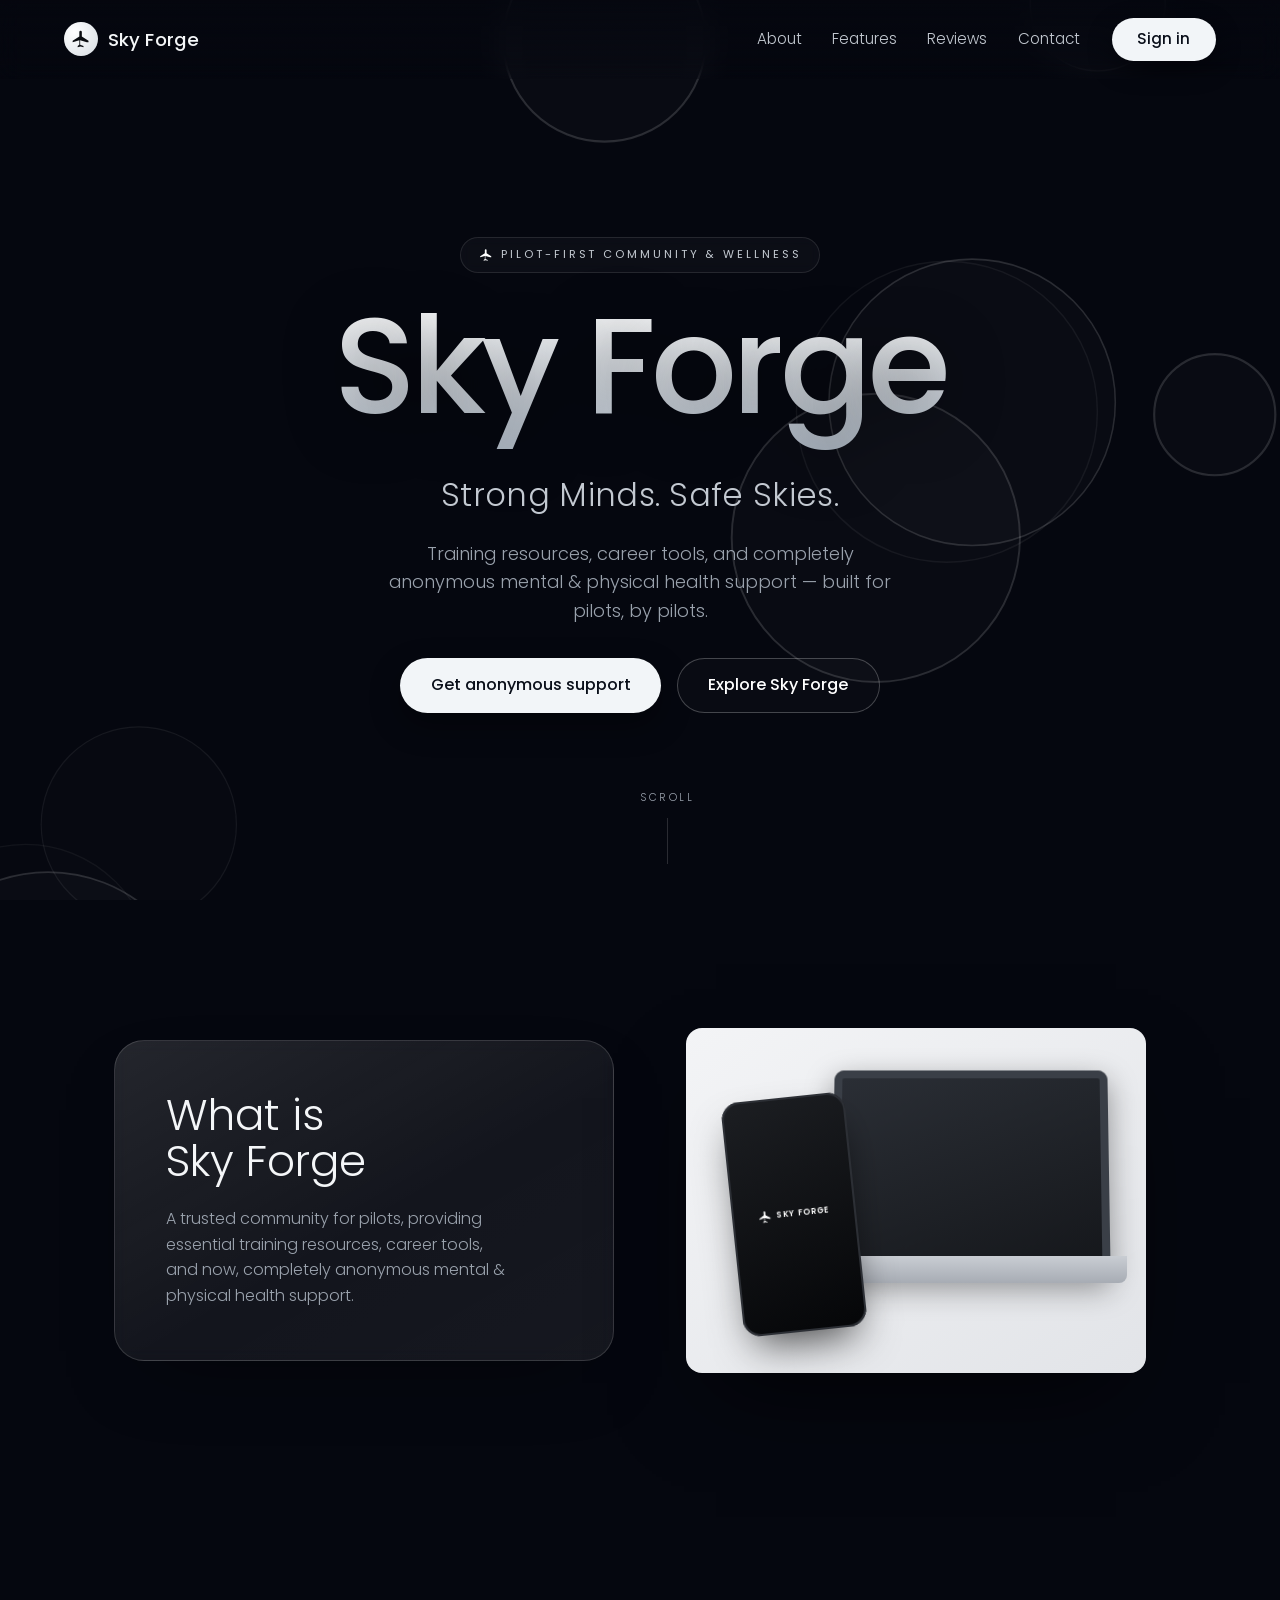
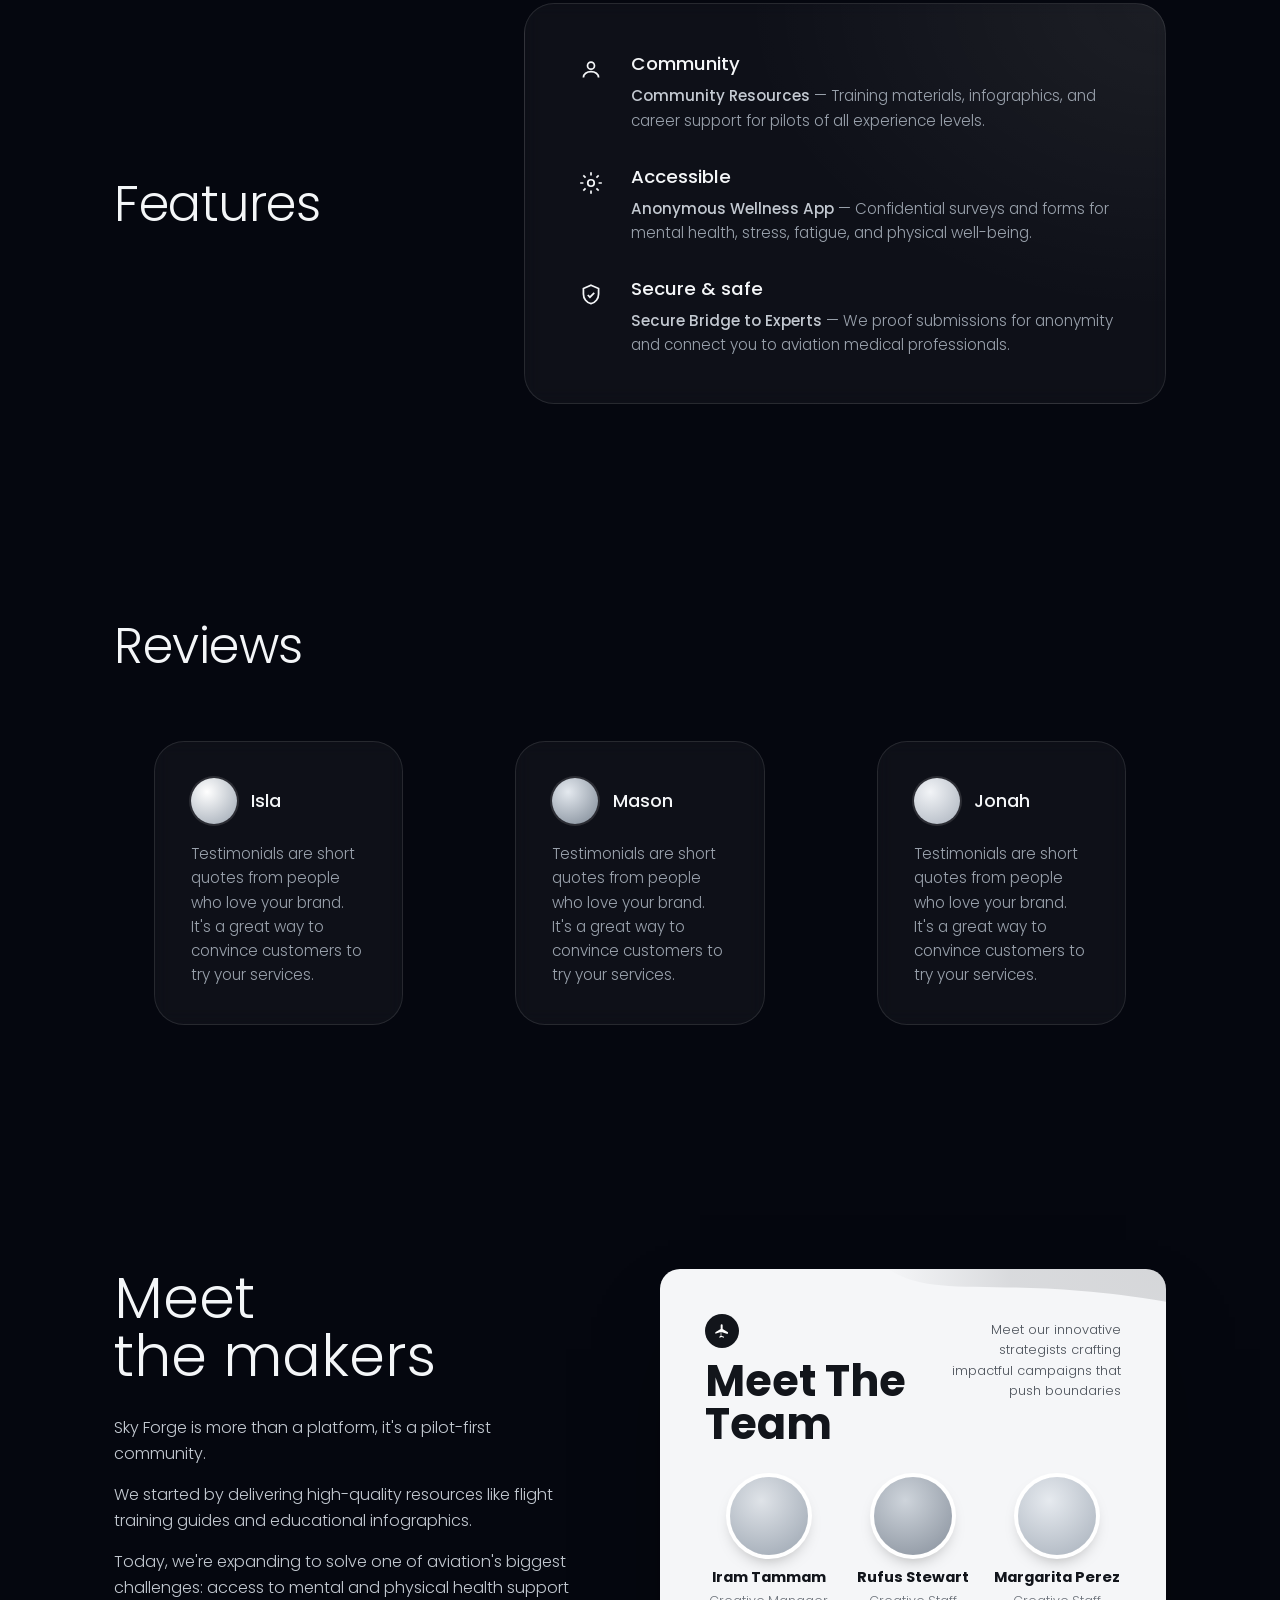
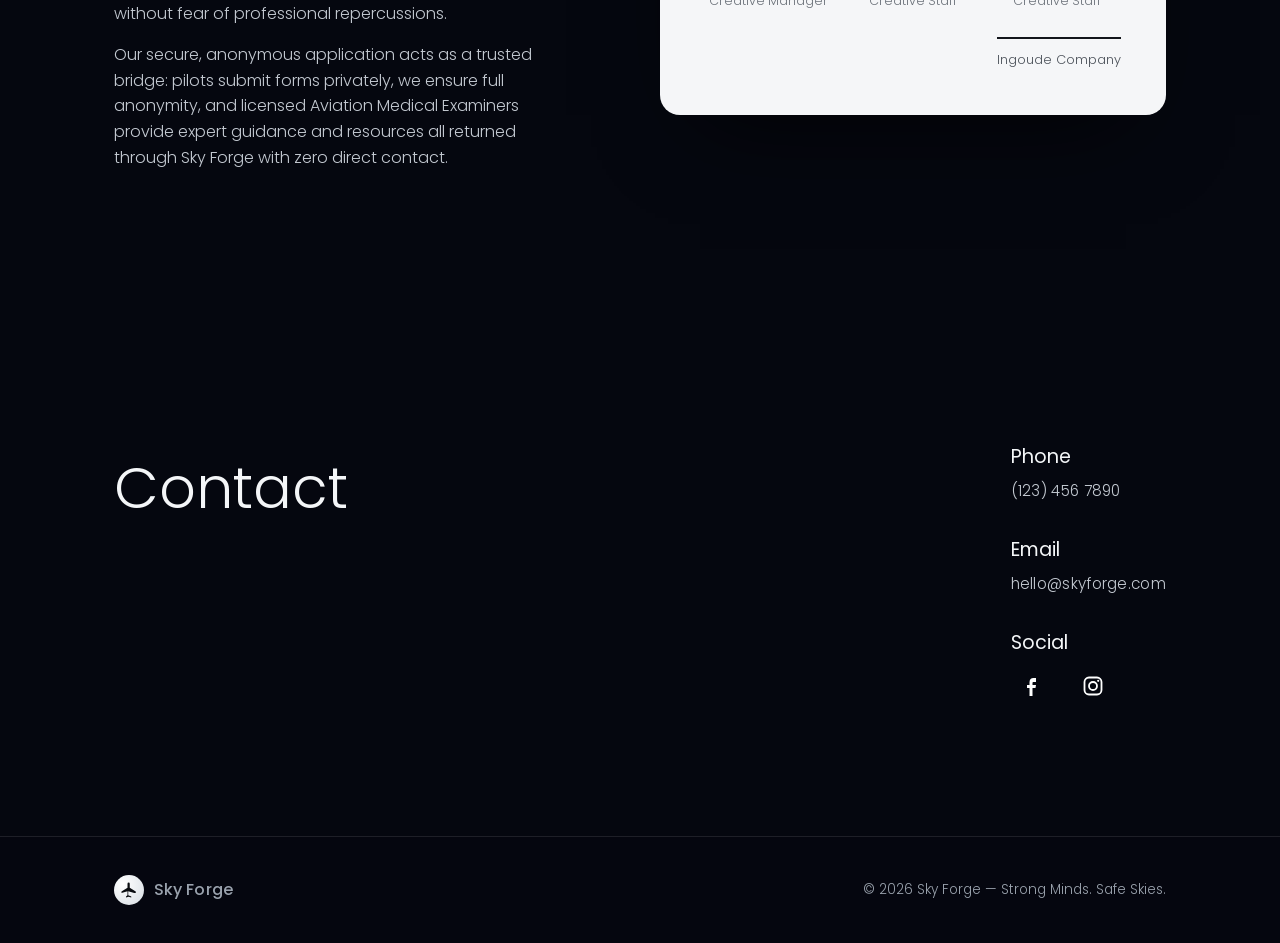
==== index.html @ 75a7f618 "Sky Forge marketing site: animated background, hero, full landing page Static single-page site recre" ====
<!DOCTYPE html>
<html lang="en">
<head>
  <meta charset="UTF-8" />
  <meta name="viewport" content="width=device-width, initial-scale=1.0" />
  <title>Sky Forge — Strong Minds. Safe Skies.</title>
  <meta name="description" content="Sky Forge is a pilot-first community providing training resources, career tools, and completely anonymous mental & physical health support for pilots." />
  <link rel="preconnect" href="https://fonts.googleapis.com" />
  <link rel="preconnect" href="https://fonts.gstatic.com" crossorigin />
  <link href="https://fonts.googleapis.com/css2?family=Poppins:wght@300;400;500;600;700&display=swap" rel="stylesheet" />
  <link rel="icon" href="assets/favicon.svg" type="image/svg+xml" />
  <link rel="stylesheet" href="styles.css" />
</head>
<body>
  <canvas id="bg" class="bg-canvas" aria-hidden="true"></canvas>

  <!-- ===================== NAV ===================== -->
  <header class="nav" id="top">
    <a class="brand" href="#top" aria-label="Sky Forge home">
      <span class="brand__mark" aria-hidden="true">
        <svg viewBox="0 0 24 24" width="20" height="20" fill="currentColor"><path d="M21 16v-2l-8-5V3.5a1.5 1.5 0 0 0-3 0V9l-8 5v2l8-2.5V19l-2 1.5V22l3.5-1 3.5 1v-1.5L11 19v-5.5l8 2.5z"/></svg>
      </span>
      <span class="brand__name">Sky Forge</span>
    </a>
    <nav class="nav__links" aria-label="Primary">
      <a href="#about">About</a>
      <a href="#features">Features</a>
      <a href="#reviews">Reviews</a>
      <a href="#contact">Contact</a>
    </nav>
    <a class="btn btn--signin" href="#contact">Sign in</a>
  </header>

  <!-- ===================== HERO ===================== -->
  <section class="hero">
    <div class="container hero__inner">
      <p class="hero__eyebrow">
        <span class="hero__eyebrow-icon" aria-hidden="true">
          <svg viewBox="0 0 24 24" width="14" height="14" fill="currentColor"><path d="M21 16v-2l-8-5V3.5a1.5 1.5 0 0 0-3 0V9l-8 5v2l8-2.5V19l-2 1.5V22l3.5-1 3.5 1v-1.5L11 19v-5.5l8 2.5z"/></svg>
        </span>
        Pilot-first community &amp; wellness
      </p>
      <h1 class="hero__brand">Sky Forge</h1>
      <p class="hero__tagline">Strong Minds. Safe Skies.</p>
      <p class="hero__lede">
        Training resources, career tools, and completely anonymous mental
        &amp; physical health support — built for pilots, by pilots.
      </p>
      <div class="hero__actions">
        <a class="btn btn--primary" href="#contact">Get anonymous support</a>
        <a class="btn btn--ghost" href="#about">Explore Sky Forge</a>
      </div>
    </div>
    <a class="hero__scroll" href="#about" aria-label="Scroll to learn more">
      <span>Scroll</span>
      <span class="hero__scroll-line" aria-hidden="true"></span>
    </a>
  </section>

  <!-- ===================== ABOUT ===================== -->
  <section class="about" id="about">
    <div class="container about__grid">
      <div class="card card--about">
        <h2 class="card__title">What is<br />Sky Forge</h2>
        <p class="card__body">
          A trusted community for pilots, providing essential training resources,
          career tools, and now, completely anonymous mental &amp; physical health support.
        </p>
      </div>
      <div class="about__media">
        <div class="device device--laptop" aria-hidden="true">
          <div class="device__screen"></div>
          <div class="device__base"></div>
          <div class="device__phone">
            <span class="device__phone-logo">
              <svg viewBox="0 0 24 24" width="14" height="14" fill="currentColor"><path d="M21 16v-2l-8-5V3.5a1.5 1.5 0 0 0-3 0V9l-8 5v2l8-2.5V19l-2 1.5V22l3.5-1 3.5 1v-1.5L11 19v-5.5l8 2.5z"/></svg>
              SKY FORGE
            </span>
          </div>
        </div>
      </div>
    </div>
  </section>

  <!-- ===================== FEATURES ===================== -->
  <section class="features" id="features">
    <div class="container features__grid">
      <h2 class="section-title features__title">Features</h2>
      <div class="card card--features">
        <div class="feature">
          <span class="feature__icon" aria-hidden="true">
            <svg viewBox="0 0 24 24" fill="none" stroke="currentColor" stroke-width="1.6"><circle cx="12" cy="8" r="3.2"/><path d="M5 19c0-3.3 3.1-5.5 7-5.5s7 2.2 7 5.5"/></svg>
          </span>
          <div class="feature__text">
            <h3>Community</h3>
            <p><strong>Community Resources</strong> — Training materials, infographics, and career support for pilots of all experience levels.</p>
          </div>
        </div>
        <div class="feature">
          <span class="feature__icon" aria-hidden="true">
            <svg viewBox="0 0 24 24" fill="none" stroke="currentColor" stroke-width="1.6"><circle cx="12" cy="12" r="3"/><path d="M12 2v3M12 19v3M2 12h3M19 12h3M4.9 4.9l2.1 2.1M17 17l2.1 2.1M19.1 4.9L17 7M7 17l-2.1 2.1"/></svg>
          </span>
          <div class="feature__text">
            <h3>Accessible</h3>
            <p><strong>Anonymous Wellness App</strong> — Confidential surveys and forms for mental health, stress, fatigue, and physical well-being.</p>
          </div>
        </div>
        <div class="feature">
          <span class="feature__icon" aria-hidden="true">
            <svg viewBox="0 0 24 24" fill="none" stroke="currentColor" stroke-width="1.6"><path d="M12 3l7 3v5c0 4.4-3 8.2-7 9-4-0.8-7-4.6-7-9V6l7-3z"/><path d="M9 12l2 2 4-4"/></svg>
          </span>
          <div class="feature__text">
            <h3>Secure &amp; safe</h3>
            <p><strong>Secure Bridge to Experts</strong> — We proof submissions for anonymity and connect you to aviation medical professionals.</p>
          </div>
        </div>
      </div>
    </div>
  </section>

  <!-- ===================== REVIEWS ===================== -->
  <section class="reviews" id="reviews">
    <div class="container">
      <h2 class="section-title">Reviews</h2>
      <div class="reviews__grid">
        <figure class="card card--review">
          <div class="review__head">
            <span class="avatar avatar--a" aria-hidden="true"></span>
            <figcaption class="review__name">Isla</figcaption>
          </div>
          <blockquote>Testimonials are short quotes from people who love your brand. It's a great way to convince customers to try your services.</blockquote>
        </figure>
        <figure class="card card--review">
          <div class="review__head">
            <span class="avatar avatar--b" aria-hidden="true"></span>
            <figcaption class="review__name">Mason</figcaption>
          </div>
          <blockquote>Testimonials are short quotes from people who love your brand. It's a great way to convince customers to try your services.</blockquote>
        </figure>
        <figure class="card card--review">
          <div class="review__head">
            <span class="avatar avatar--c" aria-hidden="true"></span>
            <figcaption class="review__name">Jonah</figcaption>
          </div>
          <blockquote>Testimonials are short quotes from people who love your brand. It's a great way to convince customers to try your services.</blockquote>
        </figure>
      </div>
    </div>
  </section>

  <!-- ===================== MEET THE MAKERS ===================== -->
  <section class="makers" id="makers">
    <div class="container makers__grid">
      <div class="makers__intro">
        <h2 class="makers__title">Meet<br />the makers</h2>
        <div class="makers__copy">
          <p>Sky Forge is more than a platform, it's a pilot-first community.</p>
          <p>We started by delivering high-quality resources like flight training guides and educational infographics.</p>
          <p>Today, we're expanding to solve one of aviation's biggest challenges: access to mental and physical health support without fear of professional repercussions.</p>
          <p>Our secure, anonymous application acts as a trusted bridge: pilots submit forms privately, we ensure full anonymity, and licensed Aviation Medical Examiners provide expert guidance and resources all returned through Sky Forge with zero direct contact.</p>
        </div>
      </div>

      <div class="team-card">
        <div class="team-card__wave" aria-hidden="true"></div>
        <div class="team-card__head">
          <div>
            <span class="team-card__kicker" aria-hidden="true">
              <svg viewBox="0 0 24 24" width="16" height="16" fill="currentColor"><path d="M21 16v-2l-8-5V3.5a1.5 1.5 0 0 0-3 0V9l-8 5v2l8-2.5V19l-2 1.5V22l3.5-1 3.5 1v-1.5L11 19v-5.5l8 2.5z"/></svg>
            </span>
            <h3 class="team-card__title">Meet The<br />Team</h3>
          </div>
          <p class="team-card__sub">Meet our innovative strategists crafting impactful campaigns that push boundaries</p>
        </div>

        <ul class="team">
          <li class="team__member">
            <span class="team__photo team__photo--1" aria-hidden="true"></span>
            <p class="team__name">Iram Tammam</p>
            <p class="team__role">Creative Manager</p>
          </li>
          <li class="team__member">
            <span class="team__photo team__photo--2" aria-hidden="true"></span>
            <p class="team__name">Rufus Stewart</p>
            <p class="team__role">Creative Staff</p>
          </li>
          <li class="team__member">
            <span class="team__photo team__photo--3" aria-hidden="true"></span>
            <p class="team__name">Margarita Perez</p>
            <p class="team__role">Creative Staff</p>
          </li>
        </ul>
        <p class="team-card__company">Ingoude Company</p>
      </div>
    </div>
  </section>

  <!-- ===================== CONTACT ===================== -->
  <section class="contact" id="contact">
    <div class="container contact__grid">
      <h2 class="contact__title">Contact</h2>
      <div class="contact__details">
        <div class="contact__item">
          <p class="contact__label">Phone</p>
          <a class="contact__value" href="tel:+11234567890">(123) 456 7890</a>
        </div>
        <div class="contact__item">
          <p class="contact__label">Email</p>
          <a class="contact__value" href="mailto:hello@skyforge.com">hello@skyforge.com</a>
        </div>
        <div class="contact__item">
          <p class="contact__label">Social</p>
          <div class="contact__social">
            <a href="#" aria-label="Sky Forge on Facebook">
              <svg viewBox="0 0 24 24" width="24" height="24" fill="currentColor"><path d="M15 8h-2.5c-.5 0-1 .4-1 1v2H15l-.5 3h-3v8h-3v-8H6v-3h2.5V8.2C8.5 5.6 10 4 12.5 4H15v4z"/></svg>
            </a>
            <a href="#" aria-label="Sky Forge on Instagram">
              <svg viewBox="0 0 24 24" width="24" height="24" fill="none" stroke="currentColor" stroke-width="1.8"><rect x="3.5" y="3.5" width="17" height="17" rx="4.5"/><circle cx="12" cy="12" r="4"/><circle cx="17.2" cy="6.8" r="1.1" fill="currentColor" stroke="none"/></svg>
            </a>
          </div>
        </div>
      </div>
    </div>
  </section>

  <footer class="footer">
    <div class="container footer__inner">
      <span class="brand brand--footer">
        <span class="brand__mark" aria-hidden="true">
          <svg viewBox="0 0 24 24" width="18" height="18" fill="currentColor"><path d="M21 16v-2l-8-5V3.5a1.5 1.5 0 0 0-3 0V9l-8 5v2l8-2.5V19l-2 1.5V22l3.5-1 3.5 1v-1.5L11 19v-5.5l8 2.5z"/></svg>
        </span>
        <span class="brand__name">Sky Forge</span>
      </span>
      <p>© <span id="year"></span> Sky Forge — Strong Minds. Safe Skies.</p>
    </div>
  </footer>

  <script src="background.js"></script>
  <script src="script.js"></script>
</body>
</html>
---- styles.css ----
/* ===================== TOKENS ===================== */
:root {
  --bg: #05070f;
  --bg-2: #0a0c14;
  --panel: rgba(255, 255, 255, 0.04);
  --panel-border: rgba(255, 255, 255, 0.10);
  --text: #f4f6f8;
  --muted: #9aa2ad;
  --muted-2: #c3c9d1;
  --orange: #f2a03d;
  --orange-deep: #e0862a;
  --blue: #3b9be0;
  --blue-bright: #5cb3ff;
  --radius: 22px;
  --radius-lg: 30px;
  --maxw: 1180px;
  --ease: cubic-bezier(0.22, 1, 0.36, 1);
}

* { box-sizing: border-box; }

html { scroll-behavior: smooth; }

/* Animated background canvas (dark navy field + bubbles + planes) */
.bg-canvas {
  position: fixed;
  inset: 0;
  width: 100%;
  height: 100%;
  z-index: -1;
  display: block;
  pointer-events: none;
}

body {
  margin: 0;
  background: var(--bg);
  color: var(--text);
  font-family: "Poppins", system-ui, -apple-system, "Segoe UI", sans-serif;
  font-weight: 300;
  line-height: 1.6;
  -webkit-font-smoothing: antialiased;
  overflow-x: hidden;
}

a { color: inherit; text-decoration: none; }

.container {
  width: 100%;
  max-width: var(--maxw);
  margin: 0 auto;
  padding: 0 clamp(20px, 5vw, 64px);
}

.section-title {
  font-size: clamp(2rem, 4vw, 3.1rem);
  font-weight: 300;
  letter-spacing: -0.01em;
  margin: 0 0 2.5rem;
}

/* ===================== NAV ===================== */
.nav {
  position: fixed;
  top: 0; left: 0; right: 0;
  z-index: 100;
  display: flex;
  align-items: center;
  gap: 2rem;
  padding: 1.1rem clamp(20px, 5vw, 64px);
  backdrop-filter: blur(12px);
  background: linear-gradient(180deg, rgba(5,7,15,0.75), rgba(5,7,15,0));
  transition: background 0.3s var(--ease);
}
.nav.is-scrolled {
  background: rgba(5, 7, 15, 0.7);
  border-bottom: 1px solid var(--panel-border);
}

.brand {
  display: inline-flex;
  align-items: center;
  gap: 0.6rem;
  font-weight: 500;
  font-size: 1.15rem;
  letter-spacing: 0.01em;
}
.brand__mark {
  display: grid;
  place-items: center;
  width: 34px; height: 34px;
  border-radius: 50%;
  background: radial-gradient(circle at 30% 30%, #fff, #d7dde3);
  color: #0a0c10;
}

.nav__links {
  display: flex;
  gap: 1.9rem;
  margin-left: auto;
  font-size: 0.95rem;
  font-weight: 300;
}
.nav__links a { color: var(--muted-2); transition: color 0.2s; }
.nav__links a:hover { color: #fff; }

.btn {
  display: inline-flex;
  align-items: center;
  justify-content: center;
  font-weight: 500;
  border-radius: 999px;
  cursor: pointer;
  transition: transform 0.2s var(--ease), box-shadow 0.2s var(--ease), background 0.2s;
}
.btn--signin {
  padding: 0.6rem 1.6rem;
  color: #0a0f1a;
  font-size: 0.95rem;
  background: #f2f5f8;
  box-shadow: 0 8px 24px rgba(0, 0, 0, 0.35);
}
.btn--signin:hover { transform: translateY(-2px); box-shadow: 0 12px 30px rgba(255, 255, 255, 0.18); }

/* ===================== HERO ===================== */
.hero {
  position: relative;
  min-height: 100vh;
  display: flex;
  align-items: center;
  justify-content: center;
  text-align: center;
  overflow: hidden;
  background: transparent;
}
.hero__inner {
  position: relative;
  z-index: 2;
  display: flex;
  flex-direction: column;
  align-items: center;
  gap: 1.2rem;
  max-width: 920px;
  padding: 90px 0 40px;
}
.hero__inner > * { margin: 0; }

.hero__eyebrow {
  display: inline-flex;
  align-items: center;
  gap: 0.55rem;
  padding: 0.5rem 1.1rem;
  border: 1px solid var(--panel-border);
  border-radius: 999px;
  background: rgba(255, 255, 255, 0.03);
  backdrop-filter: blur(6px);
  text-transform: uppercase;
  letter-spacing: 0.26em;
  font-size: 0.7rem;
  font-weight: 400;
  color: var(--muted-2);
}
.hero__eyebrow-icon { display: inline-flex; color: #fff; }

.hero__brand {
  font-size: clamp(3.4rem, 12vw, 8.5rem);
  font-weight: 500;
  line-height: 1.08;
  padding-bottom: 0.08em;
  letter-spacing: -0.035em;
  background: linear-gradient(180deg, #ffffff 0%, #aeb8c4 100%);
  -webkit-background-clip: text;
  background-clip: text;
  color: transparent;
  text-shadow: 0 10px 60px rgba(0, 0, 0, 0.4);
}

.hero__tagline {
  font-size: clamp(1.15rem, 2.8vw, 2rem);
  font-weight: 300;
  letter-spacing: 0.01em;
  color: var(--muted-2);
}

.hero__lede {
  max-width: 52ch;
  color: var(--muted);
  font-size: clamp(0.98rem, 1.4vw, 1.12rem);
}

.hero__actions {
  display: flex;
  flex-wrap: wrap;
  justify-content: center;
  gap: 1rem;
  margin-top: 0.8rem;
}
.btn--primary {
  padding: 0.85rem 1.9rem;
  color: #0a0f1a;
  background: #f2f5f8;
  box-shadow: 0 12px 30px rgba(0, 0, 0, 0.4);
}
.btn--primary:hover { transform: translateY(-2px); box-shadow: 0 16px 38px rgba(255, 255, 255, 0.16); }
.btn--ghost {
  padding: 0.85rem 1.9rem;
  color: #fff;
  border: 1px solid rgba(255, 255, 255, 0.24);
  background: rgba(255, 255, 255, 0.02);
}
.btn--ghost:hover { transform: translateY(-2px); background: rgba(255, 255, 255, 0.08); }

.hero__scroll {
  position: absolute;
  bottom: clamp(20px, 4vh, 40px);
  left: 50%;
  transform: translateX(-50%);
  z-index: 2;
  display: flex;
  flex-direction: column;
  align-items: center;
  gap: 0.7rem;
  color: var(--muted);
  text-transform: uppercase;
  letter-spacing: 0.24em;
  font-size: 0.66rem;
}
.hero__scroll-line {
  position: relative;
  width: 1px;
  height: 46px;
  background: rgba(255, 255, 255, 0.15);
  overflow: hidden;
}
.hero__scroll-line::after {
  content: "";
  position: absolute;
  top: -50%;
  left: 0;
  width: 100%;
  height: 50%;
  background: linear-gradient(180deg, transparent, #fff);
  animation: scrollDot 1.9s var(--ease) infinite;
}
@keyframes scrollDot {
  0% { transform: translateY(-100%); opacity: 0; }
  40% { opacity: 1; }
  100% { transform: translateY(300%); opacity: 0; }
}

/* Staggered hero entrance */
@keyframes heroUp {
  from { opacity: 0; transform: translateY(24px); }
  to { opacity: 1; transform: none; }
}
.hero__inner > * { opacity: 0; animation: heroUp 0.8s var(--ease) forwards; }
.hero__eyebrow  { animation-delay: 0.05s; }
.hero__brand    { animation-delay: 0.18s; }
.hero__tagline  { animation-delay: 0.32s; }
.hero__lede     { animation-delay: 0.44s; }
.hero__actions  { animation-delay: 0.58s; }
.hero__scroll   { animation: heroUp 1s var(--ease) 0.9s both; }

@media (prefers-reduced-motion: reduce) {
  .hero__inner > *, .hero__scroll { opacity: 1; animation: none; }
  .hero__scroll-line::after { animation: none; }
}

/* ===================== SHARED CARD ===================== */
.card {
  border-radius: var(--radius-lg);
  border: 1px solid var(--panel-border);
  background: var(--panel);
  backdrop-filter: blur(8px);
}
.card__title {
  font-size: clamp(1.9rem, 3.4vw, 2.8rem);
  font-weight: 300;
  line-height: 1.05;
  margin: 0 0 1.4rem;
}
.card__body { color: var(--muted); max-width: 34ch; margin: 0; }

/* ===================== ABOUT ===================== */
.about { padding: clamp(70px, 10vw, 130px) 0; }
.about__grid {
  display: grid;
  grid-template-columns: 1fr 1fr;
  gap: clamp(24px, 4vw, 56px);
  align-items: center;
}
.card--about {
  padding: clamp(30px, 4vw, 56px);
  background:
    linear-gradient(150deg, rgba(255,255,255,0.09), rgba(255,255,255,0.02) 55%, rgba(255,255,255,0.03)),
    var(--panel);
  border-color: rgba(255, 255, 255, 0.14);
  box-shadow: 0 30px 80px -40px rgba(0, 0, 0, 0.6);
}
.about__media { display: flex; justify-content: center; }

/* Laptop + phone illustration */
.device {
  position: relative;
  width: min(100%, 460px);
  aspect-ratio: 4 / 3;
  border-radius: 16px;
  background: linear-gradient(145deg, #f3f4f6, #e2e4e8);
  box-shadow: 0 40px 90px -30px rgba(0,0,0,0.7);
  display: grid;
  place-items: center;
  overflow: hidden;
}
.device__screen {
  position: absolute;
  top: 12%; right: 8%;
  width: 60%; height: 60%;
  border-radius: 10px 10px 0 0;
  background: linear-gradient(160deg, #2b2f36, #14161a);
  box-shadow: inset 0 0 0 8px #3a3f47, 0 10px 30px rgba(0,0,0,0.4);
  transform: perspective(600px) rotateX(4deg);
}
.device__base {
  position: absolute;
  top: 66%; right: 4%;
  width: 68%; height: 8%;
  border-radius: 0 0 8px 8px;
  background: linear-gradient(180deg, #c9cdd3, #a7acb4);
}
.device__phone {
  position: absolute;
  left: 10%; bottom: 12%;
  width: 27%;
  aspect-ratio: 9 / 17;
  border-radius: 18px;
  background: linear-gradient(160deg, #1c1e22, #050608);
  box-shadow: 0 20px 40px -12px rgba(0,0,0,0.7), inset 0 0 0 2px #2c2f35;
  display: grid;
  place-items: center;
  transform: rotate(-6deg);
}
.device__phone-logo {
  display: inline-flex;
  align-items: center;
  gap: 4px;
  color: #fff;
  font-size: 0.5rem;
  font-weight: 600;
  letter-spacing: 0.08em;
}

/* ===================== FEATURES ===================== */
.features { padding: clamp(50px, 8vw, 110px) 0; }
.features__grid {
  display: grid;
  grid-template-columns: 0.7fr 1.3fr;
  gap: clamp(24px, 5vw, 70px);
  align-items: center;
}
.features__title { margin: 0; }
.card--features {
  padding: clamp(28px, 3.5vw, 52px);
  display: grid;
  gap: 1.8rem;
  background:
    radial-gradient(120% 140% at 100% 0%, rgba(255,255,255,0.06), transparent 55%),
    var(--panel);
}
.feature { display: flex; gap: 1.2rem; }
.feature__icon {
  flex: 0 0 auto;
  display: grid;
  place-items: center;
  width: 42px; height: 42px;
  color: var(--text);
}
.feature__icon svg { width: 26px; height: 26px; }
.feature__text h3 { margin: 0 0 0.35rem; font-weight: 500; font-size: 1.15rem; }
.feature__text p { margin: 0; color: var(--muted); font-size: 0.95rem; }
.feature__text strong { color: var(--muted-2); font-weight: 500; }

/* ===================== REVIEWS ===================== */
.reviews { padding: clamp(50px, 8vw, 100px) 0; }
.reviews__grid {
  display: grid;
  grid-template-columns: repeat(3, 1fr);
  gap: clamp(18px, 2.5vw, 32px);
}
.card--review { padding: clamp(24px, 3vw, 36px); }
.review__head { display: flex; align-items: center; gap: 0.9rem; margin-bottom: 1.1rem; }
.review__name { font-weight: 500; font-size: 1.1rem; }
.card--review blockquote { margin: 0; color: var(--muted); font-size: 0.95rem; }
.avatar {
  width: 46px; height: 46px;
  border-radius: 50%;
  flex: 0 0 auto;
  box-shadow: 0 0 0 2px rgba(255,255,255,0.12);
}
.avatar--a { background: radial-gradient(circle at 35% 30%, #ffffff, #9aa4b0); }
.avatar--b { background: radial-gradient(circle at 35% 30%, #e4e9ef, #7c8794); }
.avatar--c { background: radial-gradient(circle at 35% 30%, #f2f4f7, #aab2bd); }

/* ===================== MEET THE MAKERS ===================== */
.makers {
  position: relative;
  padding: clamp(70px, 10vw, 140px) 0;
  background: transparent;
}
.makers__grid {
  display: grid;
  grid-template-columns: 1fr 1.05fr;
  gap: clamp(30px, 5vw, 72px);
  align-items: start;
}
.makers__title {
  font-size: clamp(2.2rem, 4.5vw, 3.6rem);
  font-weight: 300;
  line-height: 1.02;
  margin: 0 0 1.8rem;
}
.makers__copy p { color: var(--muted-2); margin: 0 0 1rem; max-width: 46ch; }

/* Team card (light) */
.team-card {
  position: relative;
  overflow: hidden;
  border-radius: 20px;
  padding: clamp(28px, 3.5vw, 46px);
  background: #f5f6f8;
  color: #12151b;
  box-shadow: 0 40px 90px -40px rgba(0,0,0,0.8);
}
.team-card__wave {
  position: absolute;
  top: 0; right: 0;
  width: 55%; height: 46%;
  background:
    radial-gradient(140% 120% at 100% 0%, #12151b 0%, #2b2f36 40%, transparent 72%);
  clip-path: path("M 0 0 C 60 40 140 -10 400 60 L 400 0 Z");
  opacity: 0.14;
}
.team-card__head {
  display: flex;
  justify-content: space-between;
  align-items: flex-start;
  gap: 1.5rem;
  margin-bottom: 2rem;
  position: relative;
}
.team-card__kicker {
  display: grid; place-items: center;
  width: 34px; height: 34px;
  border-radius: 50%;
  background: #12151b;
  color: #fff;
  margin-bottom: 0.8rem;
}
.team-card__title { font-size: clamp(1.8rem, 3.4vw, 2.7rem); font-weight: 700; line-height: 0.98; margin: 0; }
.team-card__sub { font-size: 0.8rem; color: #4a5058; max-width: 22ch; margin: 0.4rem 0 0; text-align: right; }

.team {
  list-style: none;
  display: grid;
  grid-template-columns: repeat(3, 1fr);
  gap: 1rem;
  padding: 0; margin: 0 0 1.6rem;
  position: relative;
}
.team__member { text-align: center; }
.team__photo {
  display: block;
  width: 78px; height: 78px;
  border-radius: 50%;
  margin: 0 auto 0.7rem;
  box-shadow: 0 0 0 4px #fff, 0 8px 18px -6px rgba(0,0,0,0.4);
}
.team__photo--1 { background: radial-gradient(circle at 40% 30%, #dfe3e8, #9aa4b0); }
.team__photo--2 { background: radial-gradient(circle at 40% 30%, #ced4db, #868f9b); }
.team__photo--3 { background: radial-gradient(circle at 40% 30%, #e6eaef, #a7b0bb); }
.team__name { font-weight: 700; font-size: 0.92rem; margin: 0; }
.team__role { font-size: 0.78rem; color: #6a7078; margin: 0.1rem 0 0; }
.team-card__company {
  text-align: right;
  font-size: 0.8rem;
  color: #4a5058;
  border-top: 2px solid #12151b;
  padding-top: 0.7rem;
  margin: 0;
  width: fit-content;
  margin-left: auto;
}

/* ===================== CONTACT ===================== */
.contact {
  position: relative;
  padding: clamp(70px, 10vw, 150px) 0 clamp(70px, 10vw, 130px);
  overflow: hidden;
  background: transparent;
}
.contact__grid {
  position: relative;
  z-index: 2;
  display: grid;
  grid-template-columns: 1fr 1fr;
  gap: clamp(30px, 5vw, 60px);
  align-items: start;
}
.contact__title { font-size: clamp(2.2rem, 5vw, 3.6rem); font-weight: 300; margin: 0; }
.contact__details { display: grid; gap: 2rem; max-width: 320px; margin-left: auto; }
.contact__label { font-size: 1.2rem; font-weight: 400; margin: 0 0 0.3rem; }
.contact__value { color: var(--muted-2); font-size: 0.95rem; letter-spacing: 0.02em; transition: color 0.2s; }
.contact__value:hover { color: #fff; }
.contact__social { display: flex; gap: 1rem; margin-top: 0.2rem; }
.contact__social a {
  display: grid; place-items: center;
  width: 44px; height: 44px;
  border-radius: 12px;
  color: #fff;
  transition: background 0.2s, transform 0.2s;
}
.contact__social a:hover { background: rgba(255,255,255,0.08); transform: translateY(-2px); }

/* ===================== FOOTER ===================== */
.footer {
  border-top: 1px solid var(--panel-border);
  padding: 1.8rem 0;
  background: rgba(5, 7, 15, 0.4);
}
.footer__inner {
  display: flex;
  align-items: center;
  justify-content: space-between;
  gap: 1rem;
  color: var(--muted);
  font-size: 0.85rem;
}
.brand--footer { font-size: 1rem; }
.brand--footer .brand__mark { width: 30px; height: 30px; }

/* ===================== REVEAL ANIMATION ===================== */
.reveal { opacity: 0; transform: translateY(28px); transition: opacity 0.7s var(--ease), transform 0.7s var(--ease); }
.reveal.is-visible { opacity: 1; transform: none; }
@media (prefers-reduced-motion: reduce) {
  html { scroll-behavior: auto; }
  .reveal { opacity: 1; transform: none; transition: none; }
}

/* ===================== RESPONSIVE ===================== */
@media (max-width: 860px) {
  .nav__links { display: none; }
  .about__grid,
  .features__grid,
  .makers__grid,
  .contact__grid { grid-template-columns: 1fr; }
  .features__title { margin-bottom: 0.5rem; }
  .reviews__grid { grid-template-columns: 1fr; }
  .contact__details { margin-left: 0; max-width: 100%; }
  .team-card__sub { text-align: left; }
}
@media (max-width: 520px) {
  .team { grid-template-columns: 1fr; gap: 1.4rem; }
  .team-card__head { flex-direction: column; }
  .team-card__sub { text-align: left; }
  .team-card__company { margin-left: 0; }
}
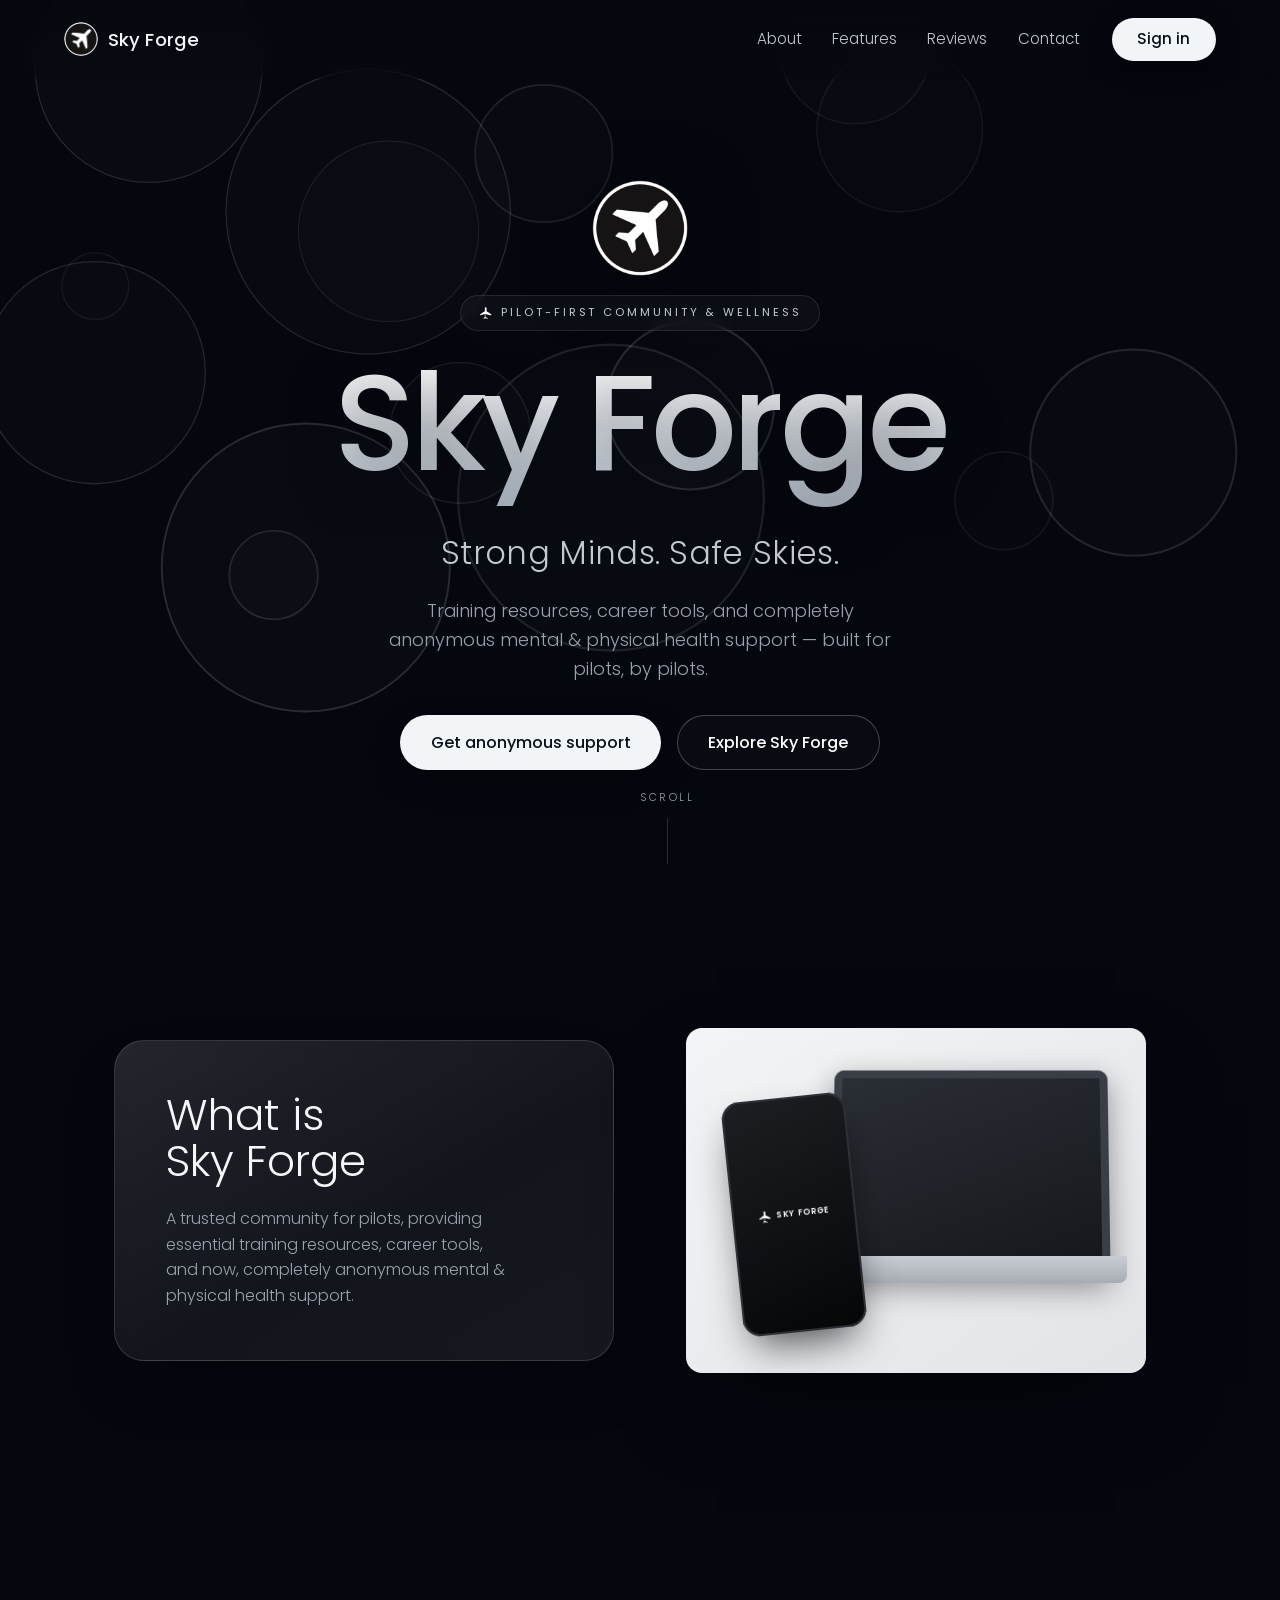
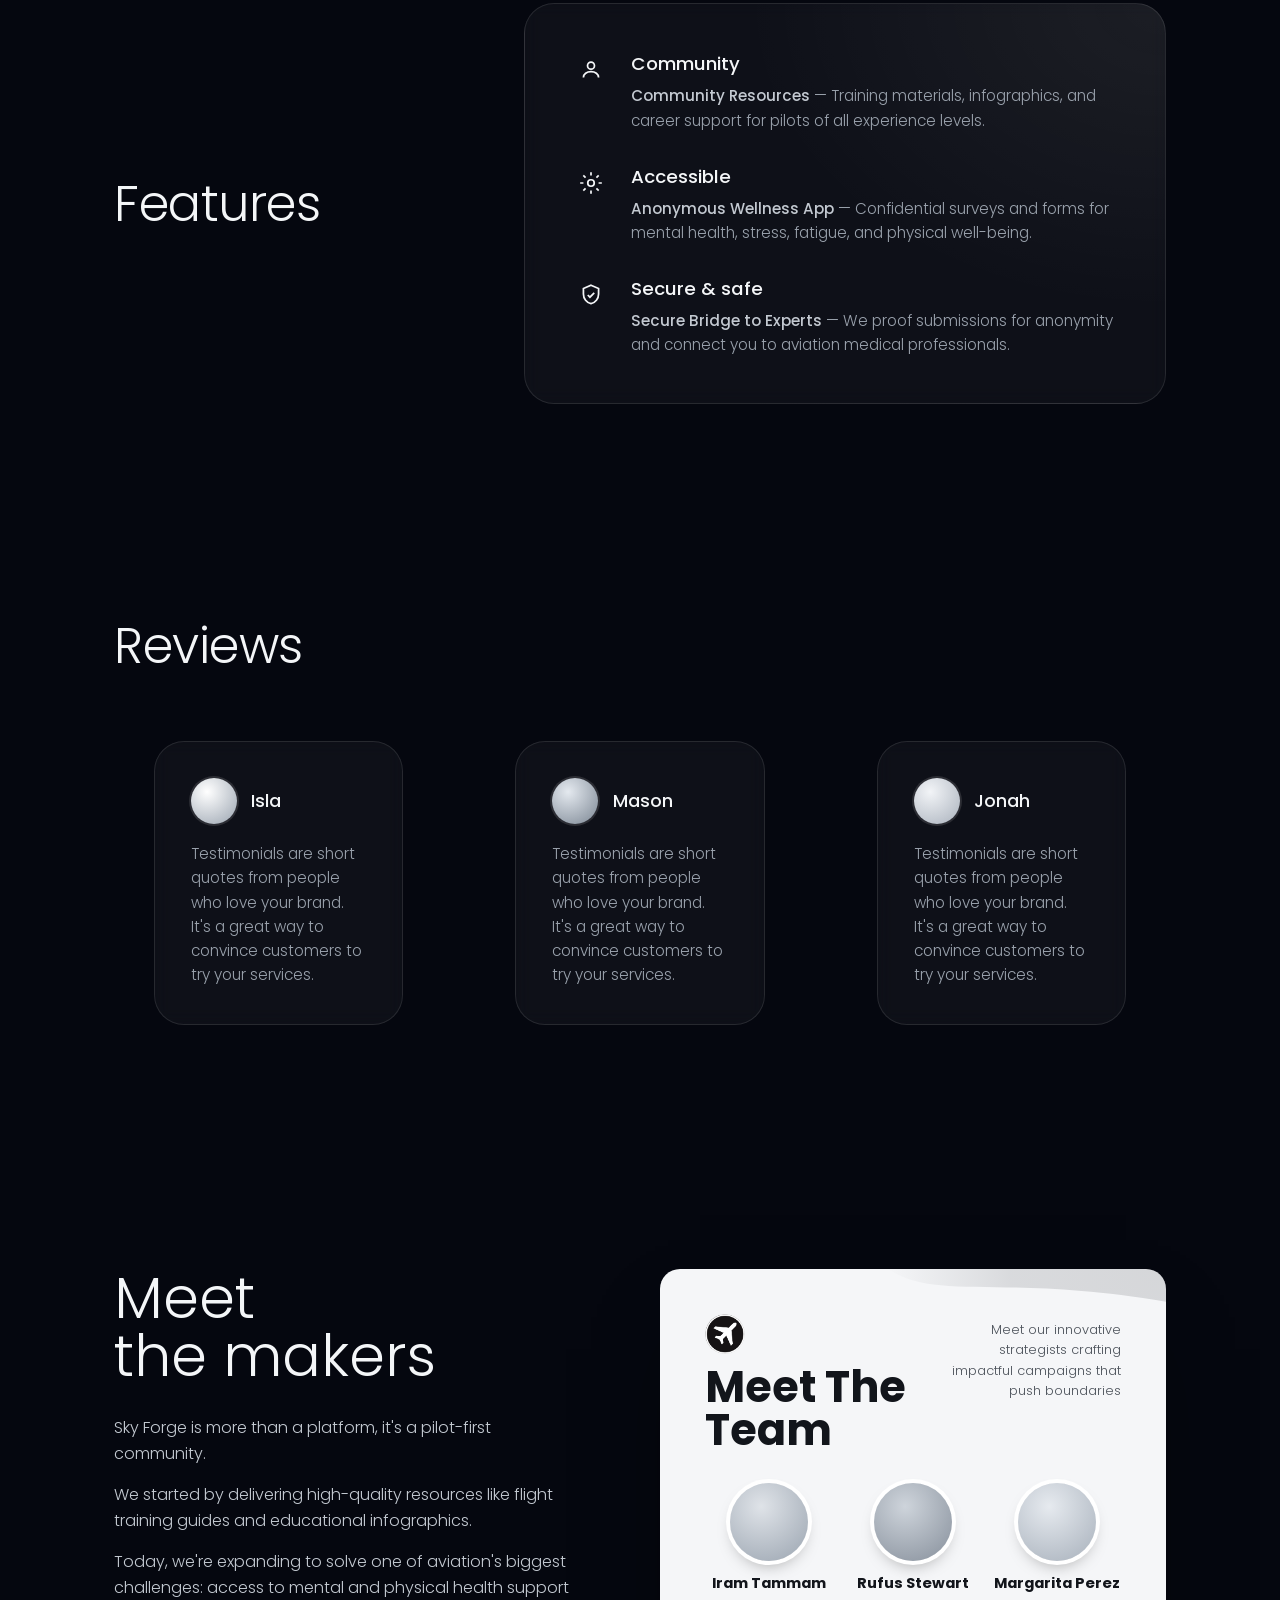
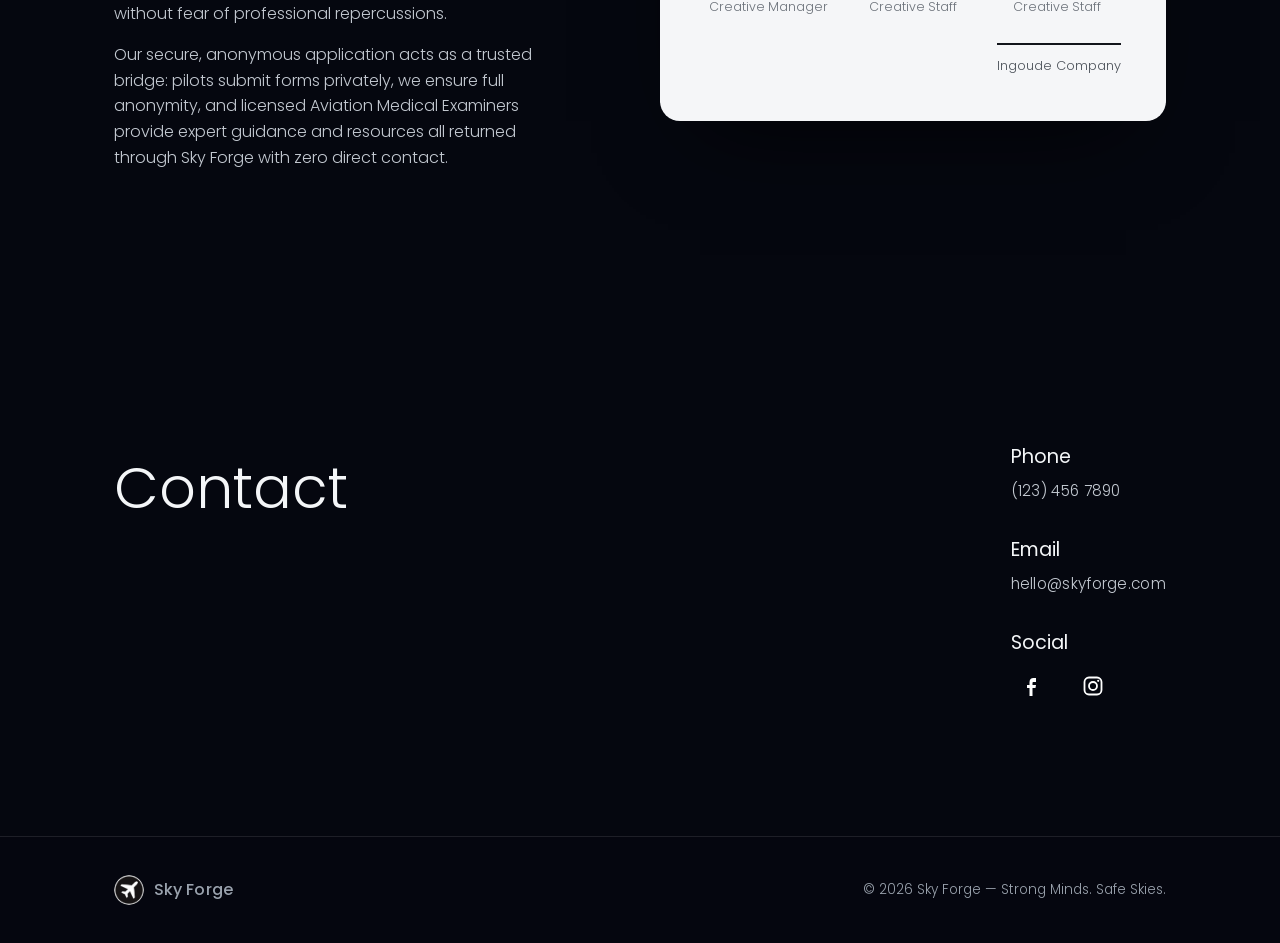
==== commit 2703f8c2: "logo, hero emblem, mobile scroll fix" ====
--- a/index.html
+++ b/index.html
@@ -8,7 +8,7 @@
   <link rel="preconnect" href="https://fonts.googleapis.com" />
   <link rel="preconnect" href="https://fonts.gstatic.com" crossorigin />
   <link href="https://fonts.googleapis.com/css2?family=Poppins:wght@300;400;500;600;700&display=swap" rel="stylesheet" />
-  <link rel="icon" href="assets/favicon.svg" type="image/svg+xml" />
+  <link rel="icon" href="assets/logo-256.png" type="image/png" />
   <link rel="stylesheet" href="styles.css" />
 </head>
 <body>
@@ -17,9 +17,7 @@
   <!-- ===================== NAV ===================== -->
   <header class="nav" id="top">
     <a class="brand" href="#top" aria-label="Sky Forge home">
-      <span class="brand__mark" aria-hidden="true">
-        <svg viewBox="0 0 24 24" width="20" height="20" fill="currentColor"><path d="M21 16v-2l-8-5V3.5a1.5 1.5 0 0 0-3 0V9l-8 5v2l8-2.5V19l-2 1.5V22l3.5-1 3.5 1v-1.5L11 19v-5.5l8 2.5z"/></svg>
-      </span>
+      <img class="brand__logo" src="assets/logo.png" alt="" aria-hidden="true" />
       <span class="brand__name">Sky Forge</span>
     </a>
     <nav class="nav__links" aria-label="Primary">
@@ -34,6 +32,7 @@
   <!-- ===================== HERO ===================== -->
   <section class="hero">
     <div class="container hero__inner">
+      <img class="hero__logo" src="assets/logo.png" alt="Sky Forge logo" />
       <p class="hero__eyebrow">
         <span class="hero__eyebrow-icon" aria-hidden="true">
           <svg viewBox="0 0 24 24" width="14" height="14" fill="currentColor"><path d="M21 16v-2l-8-5V3.5a1.5 1.5 0 0 0-3 0V9l-8 5v2l8-2.5V19l-2 1.5V22l3.5-1 3.5 1v-1.5L11 19v-5.5l8 2.5z"/></svg>
@@ -165,9 +164,7 @@
         <div class="team-card__wave" aria-hidden="true"></div>
         <div class="team-card__head">
           <div>
-            <span class="team-card__kicker" aria-hidden="true">
-              <svg viewBox="0 0 24 24" width="16" height="16" fill="currentColor"><path d="M21 16v-2l-8-5V3.5a1.5 1.5 0 0 0-3 0V9l-8 5v2l8-2.5V19l-2 1.5V22l3.5-1 3.5 1v-1.5L11 19v-5.5l8 2.5z"/></svg>
-            </span>
+            <img class="team-card__kicker" src="assets/logo.png" alt="" aria-hidden="true" />
             <h3 class="team-card__title">Meet The<br />Team</h3>
           </div>
           <p class="team-card__sub">Meet our innovative strategists crafting impactful campaigns that push boundaries</p>
@@ -226,9 +223,7 @@
   <footer class="footer">
     <div class="container footer__inner">
       <span class="brand brand--footer">
-        <span class="brand__mark" aria-hidden="true">
-          <svg viewBox="0 0 24 24" width="18" height="18" fill="currentColor"><path d="M21 16v-2l-8-5V3.5a1.5 1.5 0 0 0-3 0V9l-8 5v2l8-2.5V19l-2 1.5V22l3.5-1 3.5 1v-1.5L11 19v-5.5l8 2.5z"/></svg>
-        </span>
+        <img class="brand__logo brand__logo--sm" src="assets/logo.png" alt="" aria-hidden="true" />
         <span class="brand__name">Sky Forge</span>
       </span>
       <p>© <span id="year"></span> Sky Forge — Strong Minds. Safe Skies.</p>
--- a/styles.css
+++ b/styles.css
@@ -93,6 +93,14 @@
   background: radial-gradient(circle at 30% 30%, #fff, #d7dde3);
   color: #0a0c10;
 }
+.brand__logo {
+  width: 34px;
+  height: 34px;
+  border-radius: 50%;
+  display: block;
+  flex: 0 0 auto;
+}
+.brand__logo--sm { width: 30px; height: 30px; }
 
 .nav__links {
   display: flex;
@@ -144,6 +152,13 @@
   padding: 90px 0 40px;
 }
 .hero__inner > * { margin: 0; }
+
+.hero__logo {
+  width: clamp(66px, 9vw, 96px);
+  height: auto;
+  border-radius: 50%;
+  filter: drop-shadow(0 12px 34px rgba(0, 0, 0, 0.55));
+}
 
 .hero__eyebrow {
   display: inline-flex;
@@ -448,11 +463,9 @@
   position: relative;
 }
 .team-card__kicker {
-  display: grid; place-items: center;
-  width: 34px; height: 34px;
+  display: block;
+  width: 40px; height: 40px;
   border-radius: 50%;
-  background: #12151b;
-  color: #fff;
   margin-bottom: 0.8rem;
 }
 .team-card__title { font-size: clamp(1.8rem, 3.4vw, 2.7rem); font-weight: 700; line-height: 0.98; margin: 0; }
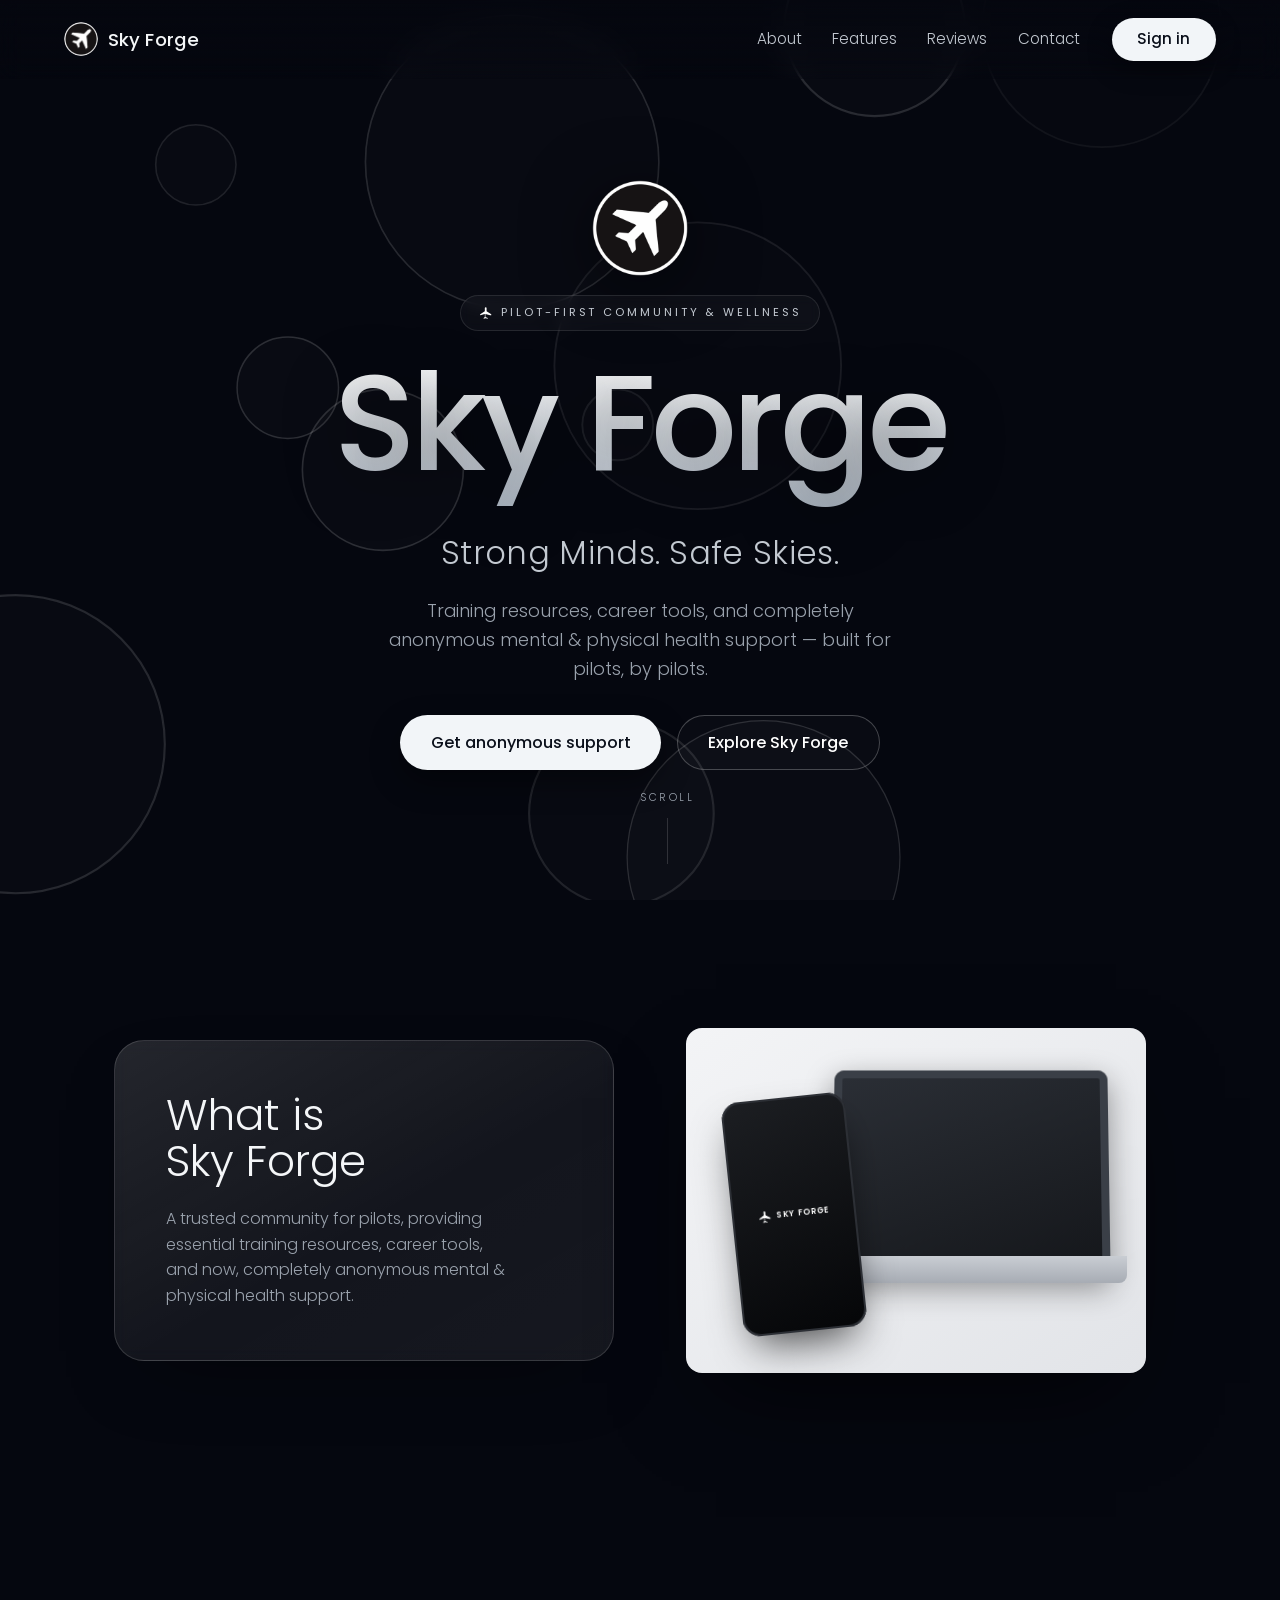
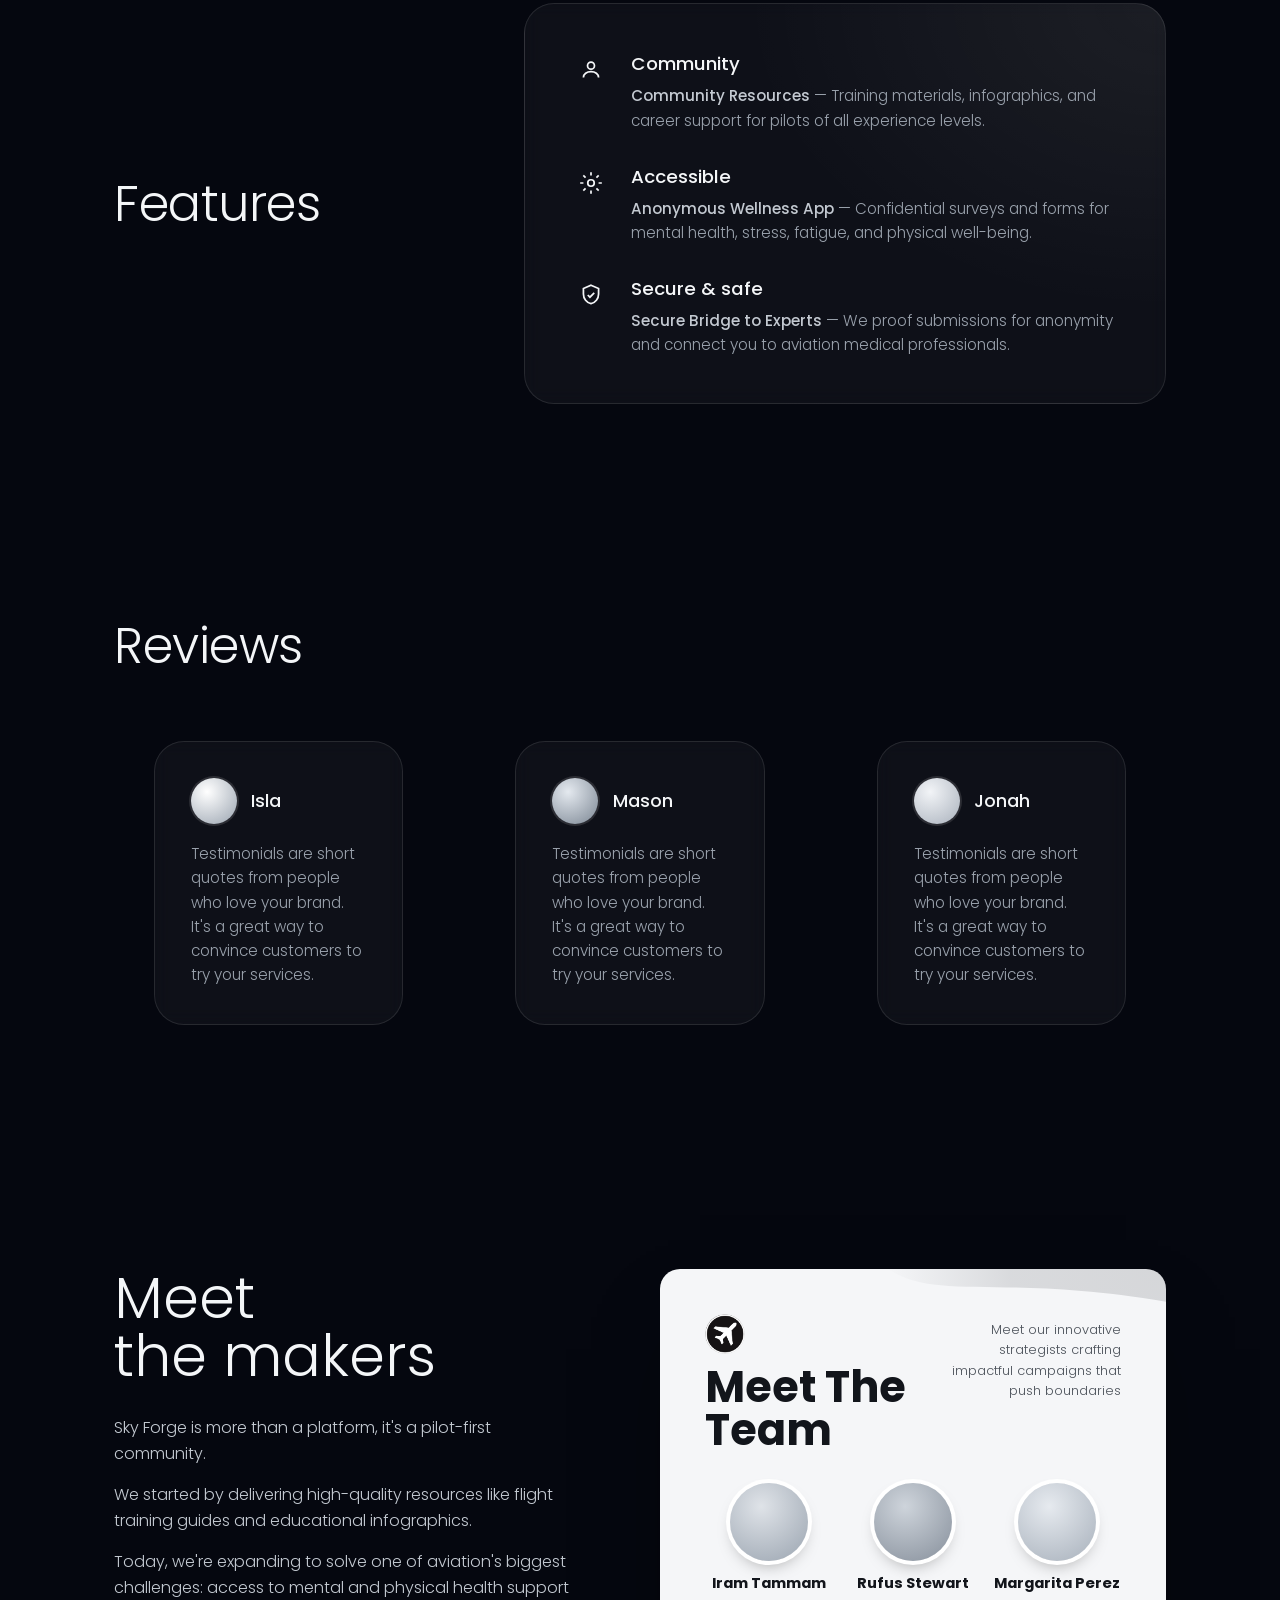
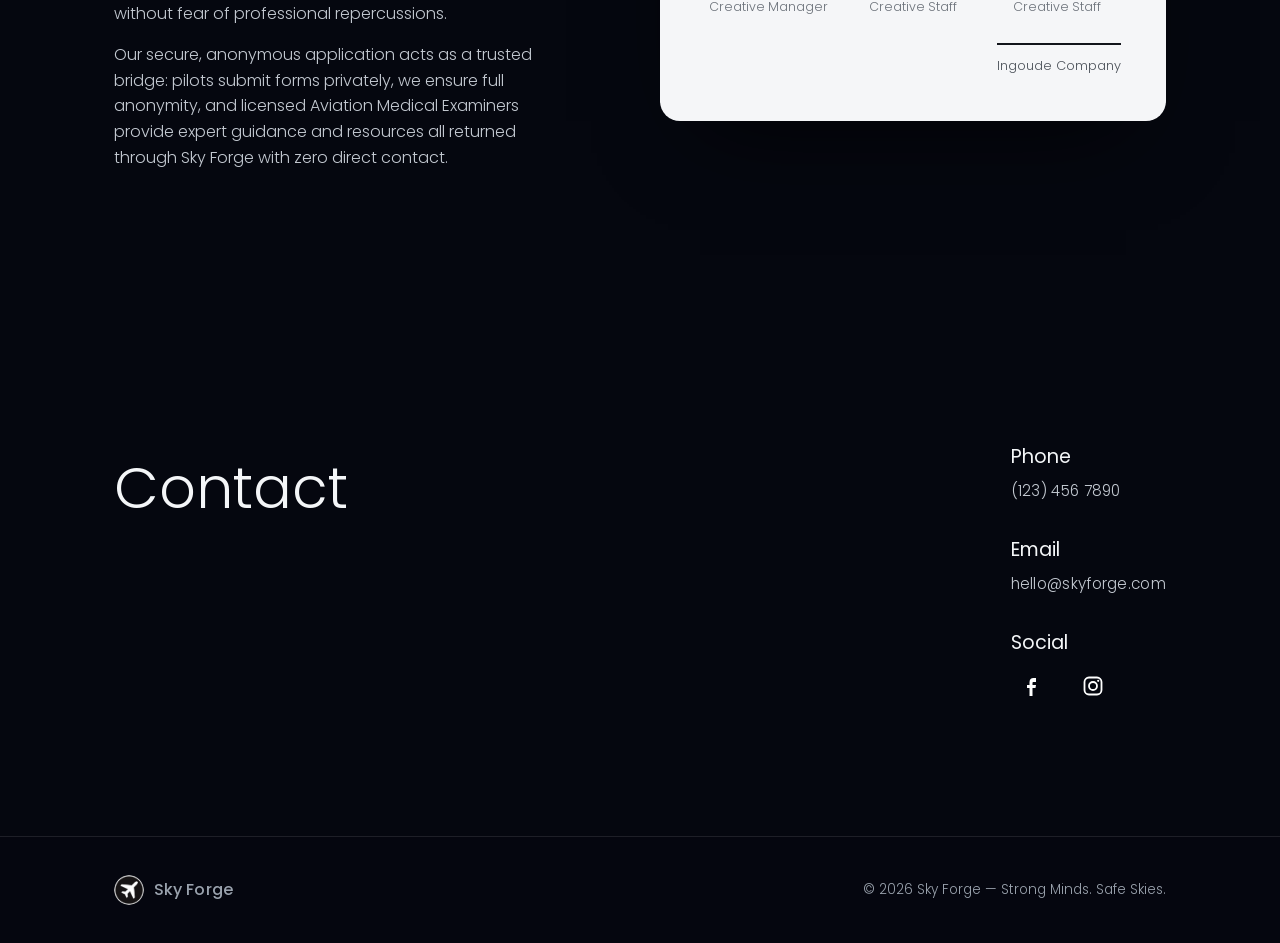
==== commit a2b6a46a: "Fix mobile: cap logo size, disable animated bg on touch, cache-bust - Constrain logo <img> with widt" ====
--- a/index.html
+++ b/index.html
@@ -9,7 +9,7 @@
   <link rel="preconnect" href="https://fonts.gstatic.com" crossorigin />
   <link href="https://fonts.googleapis.com/css2?family=Poppins:wght@300;400;500;600;700&display=swap" rel="stylesheet" />
   <link rel="icon" href="assets/logo-256.png" type="image/png" />
-  <link rel="stylesheet" href="styles.css" />
+  <link rel="stylesheet" href="styles.css?v=2" />
 </head>
 <body>
   <canvas id="bg" class="bg-canvas" aria-hidden="true"></canvas>
@@ -17,7 +17,7 @@
   <!-- ===================== NAV ===================== -->
   <header class="nav" id="top">
     <a class="brand" href="#top" aria-label="Sky Forge home">
-      <img class="brand__logo" src="assets/logo.png" alt="" aria-hidden="true" />
+      <img class="brand__logo" src="assets/logo.png" alt="" aria-hidden="true" width="34" height="34" />
       <span class="brand__name">Sky Forge</span>
     </a>
     <nav class="nav__links" aria-label="Primary">
@@ -32,7 +32,7 @@
   <!-- ===================== HERO ===================== -->
   <section class="hero">
     <div class="container hero__inner">
-      <img class="hero__logo" src="assets/logo.png" alt="Sky Forge logo" />
+      <img class="hero__logo" src="assets/logo.png" alt="Sky Forge logo" width="92" height="92" />
       <p class="hero__eyebrow">
         <span class="hero__eyebrow-icon" aria-hidden="true">
           <svg viewBox="0 0 24 24" width="14" height="14" fill="currentColor"><path d="M21 16v-2l-8-5V3.5a1.5 1.5 0 0 0-3 0V9l-8 5v2l8-2.5V19l-2 1.5V22l3.5-1 3.5 1v-1.5L11 19v-5.5l8 2.5z"/></svg>
@@ -164,7 +164,7 @@
         <div class="team-card__wave" aria-hidden="true"></div>
         <div class="team-card__head">
           <div>
-            <img class="team-card__kicker" src="assets/logo.png" alt="" aria-hidden="true" />
+            <img class="team-card__kicker" src="assets/logo.png" alt="" aria-hidden="true" width="40" height="40" />
             <h3 class="team-card__title">Meet The<br />Team</h3>
           </div>
           <p class="team-card__sub">Meet our innovative strategists crafting impactful campaigns that push boundaries</p>
@@ -223,14 +223,14 @@
   <footer class="footer">
     <div class="container footer__inner">
       <span class="brand brand--footer">
-        <img class="brand__logo brand__logo--sm" src="assets/logo.png" alt="" aria-hidden="true" />
+        <img class="brand__logo brand__logo--sm" src="assets/logo.png" alt="" aria-hidden="true" width="30" height="30" />
         <span class="brand__name">Sky Forge</span>
       </span>
       <p>© <span id="year"></span> Sky Forge — Strong Minds. Safe Skies.</p>
     </div>
   </footer>
 
-  <script src="background.js"></script>
-  <script src="script.js"></script>
+  <script src="background.js?v=2"></script>
+  <script src="script.js?v=2"></script>
 </body>
 </html>
--- a/styles.css
+++ b/styles.css
@@ -45,6 +45,8 @@
 
 a { color: inherit; text-decoration: none; }
 
+img { max-width: 100%; }
+
 .container {
   width: 100%;
   max-width: var(--maxw);
@@ -154,6 +156,7 @@
 .hero__inner > * { margin: 0; }
 
 .hero__logo {
+  width: 92px;                        /* fallback for browsers without clamp() */
   width: clamp(66px, 9vw, 96px);
   height: auto;
   border-radius: 50%;
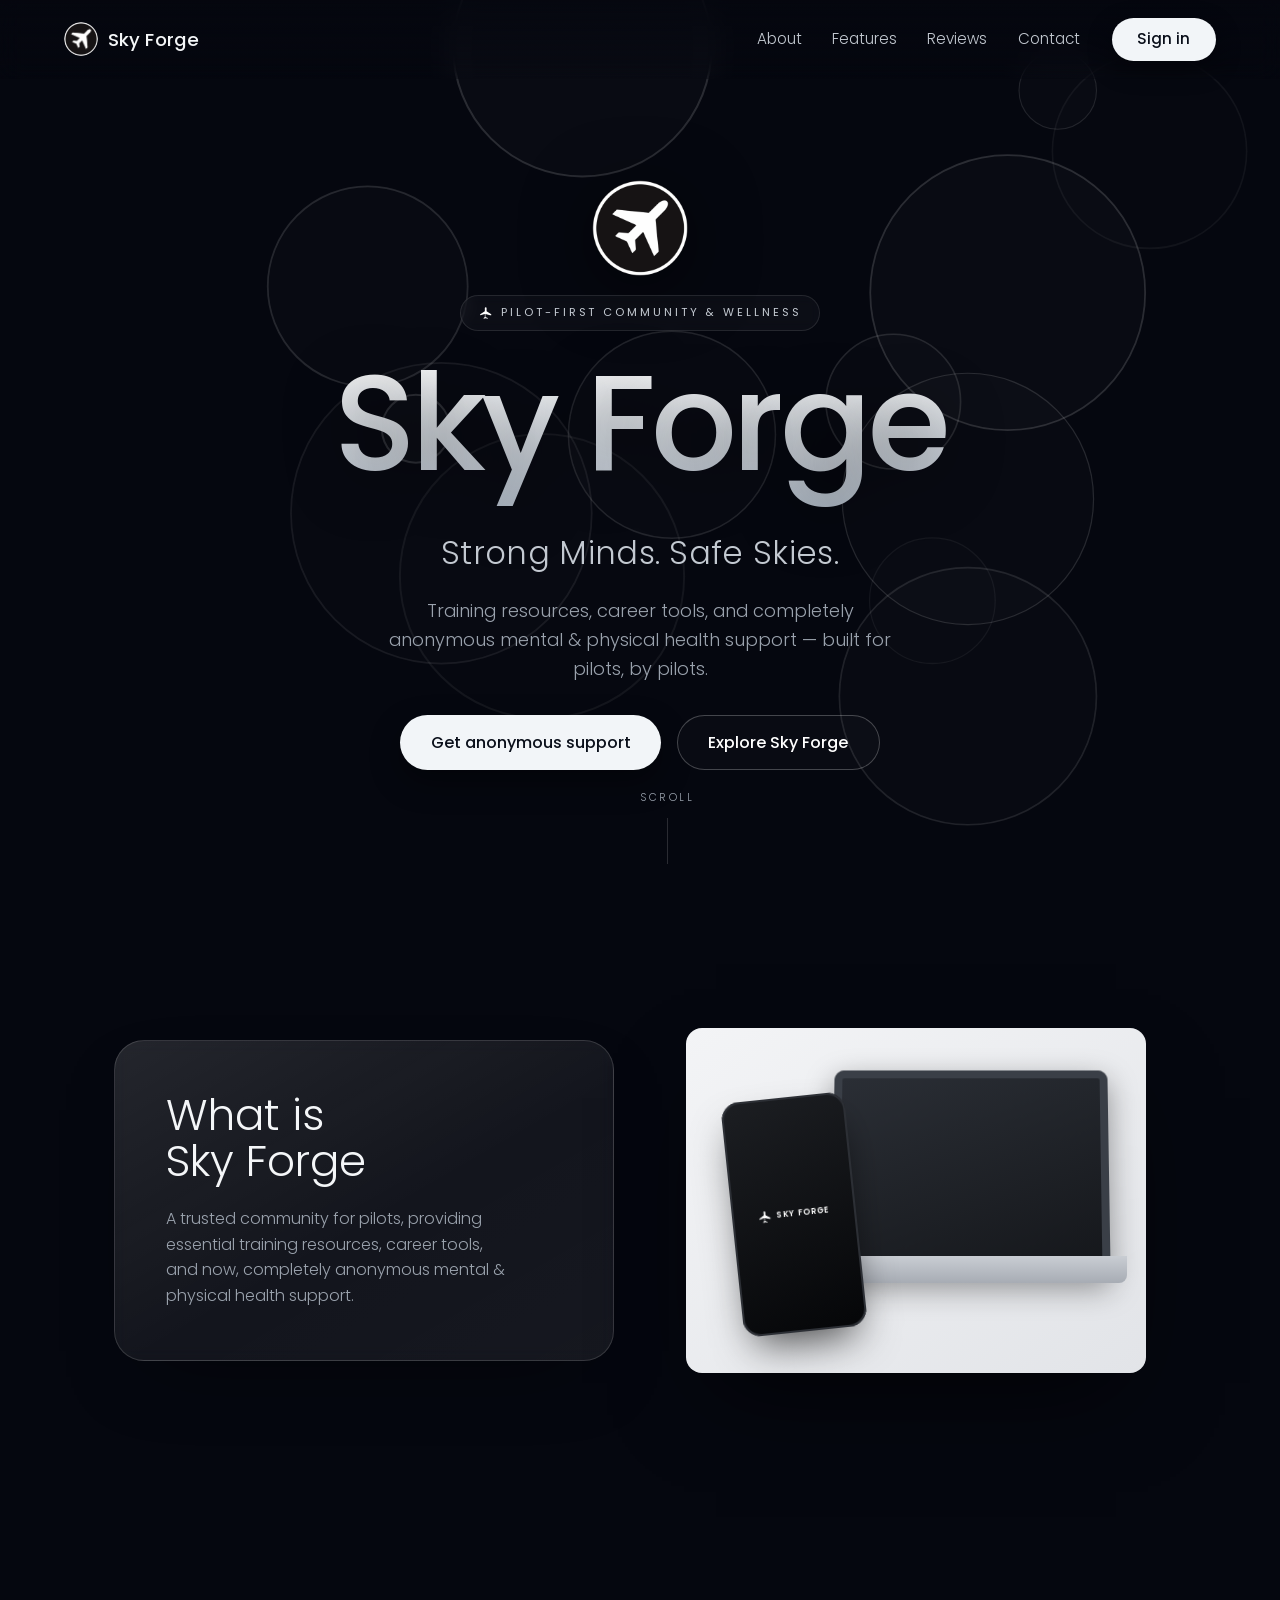
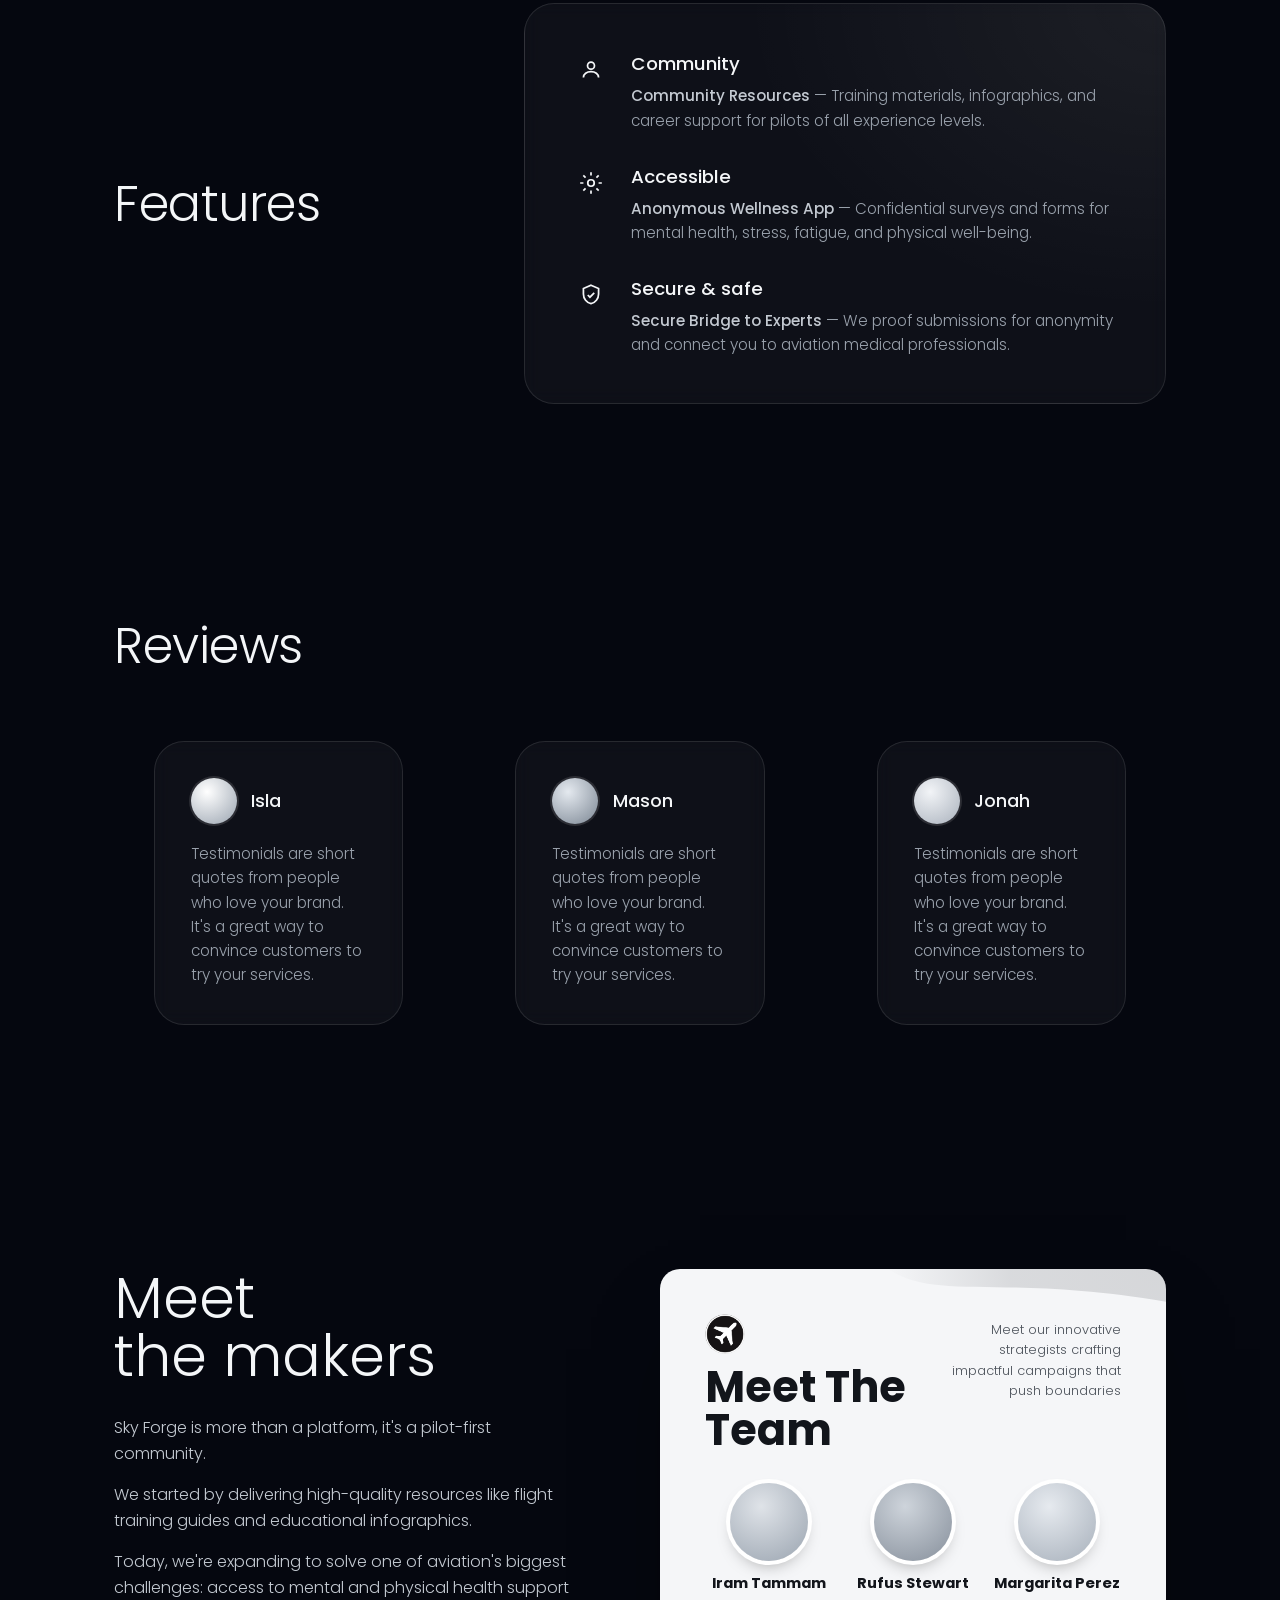
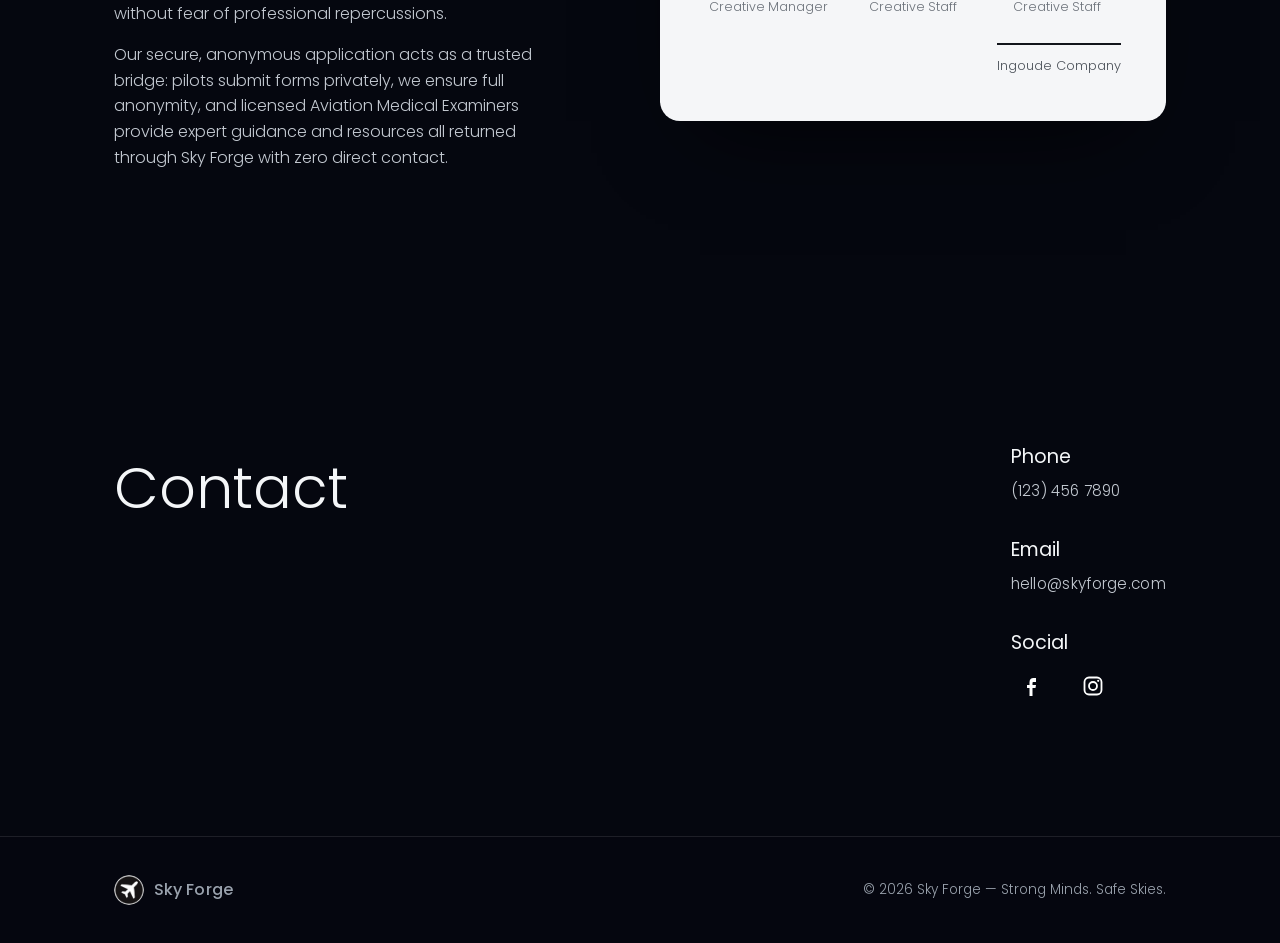
==== commit 85be306d: "Show animated background on all devices again Remove the touch-device gate that hid the canvas on mo" ====
--- a/index.html
+++ b/index.html
@@ -230,7 +230,7 @@
     </div>
   </footer>
 
-  <script src="background.js?v=2"></script>
+  <script src="background.js?v=3"></script>
   <script src="script.js?v=2"></script>
 </body>
 </html>
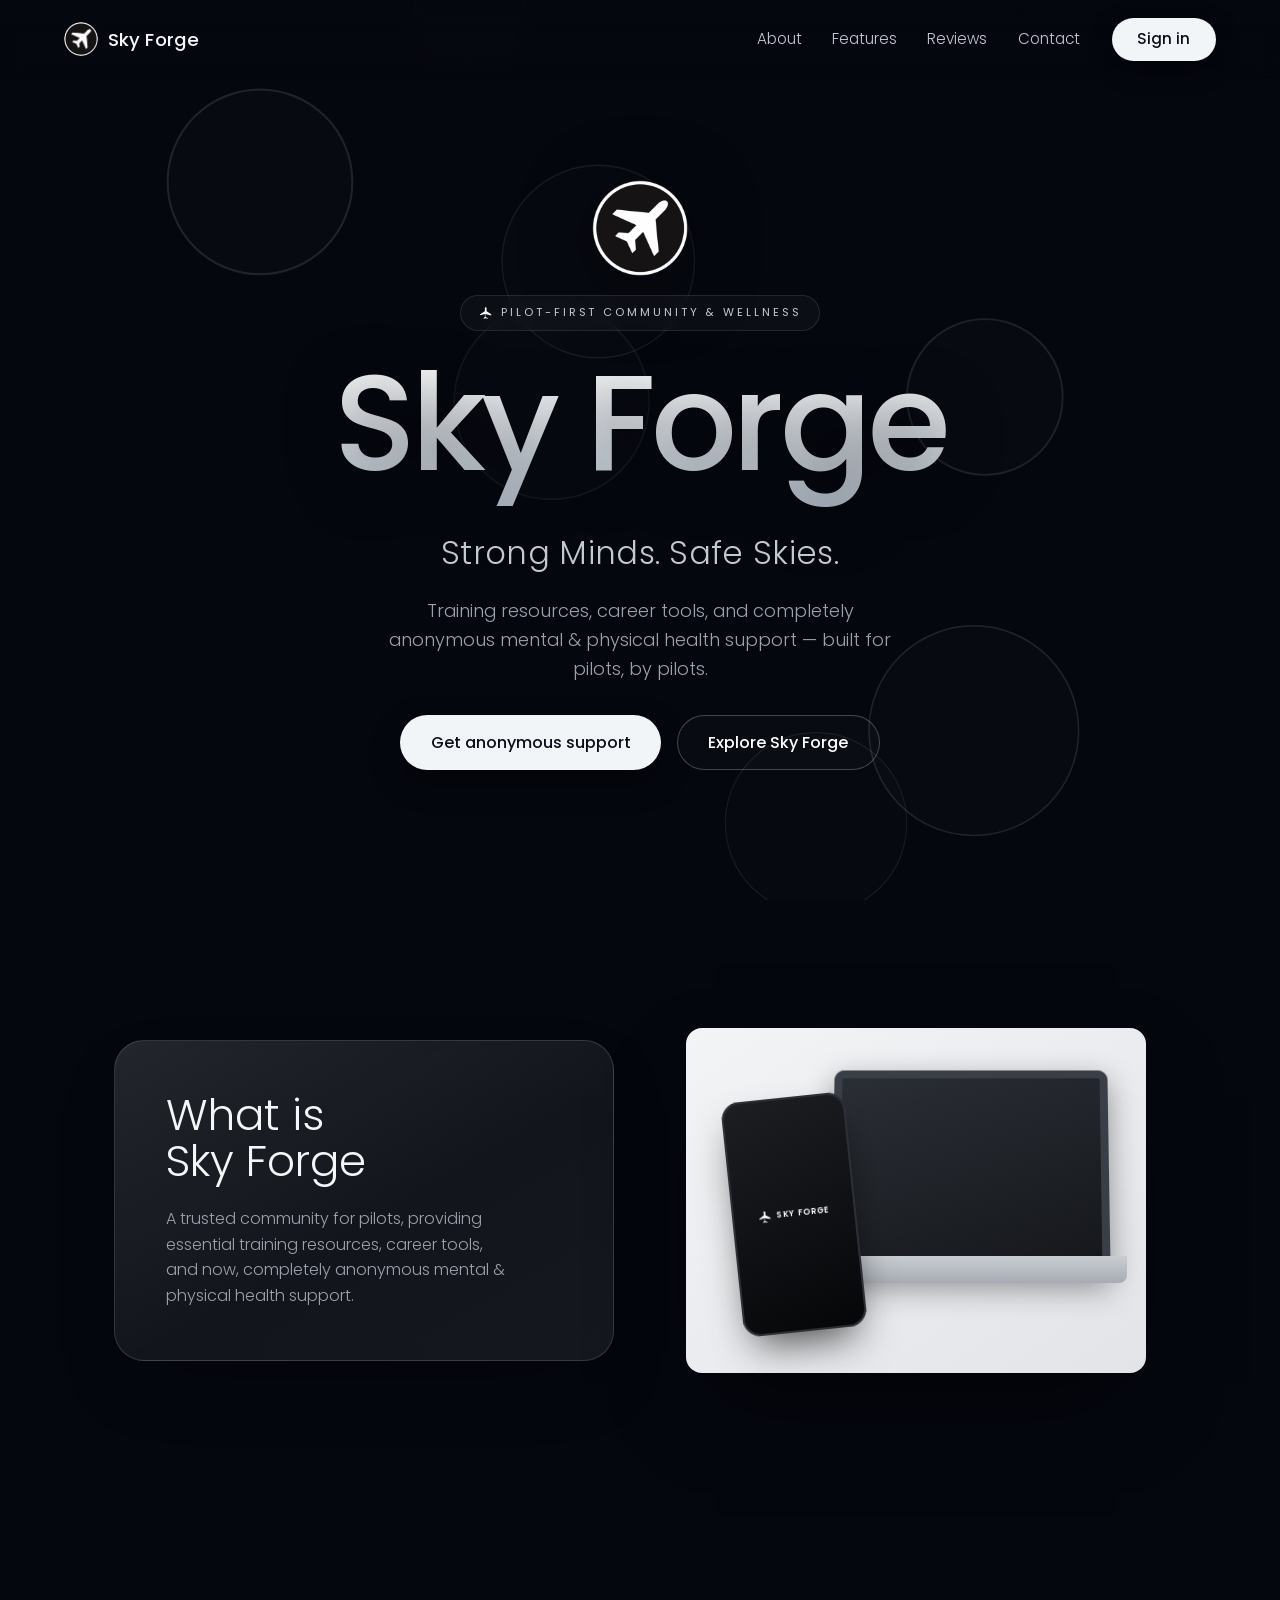
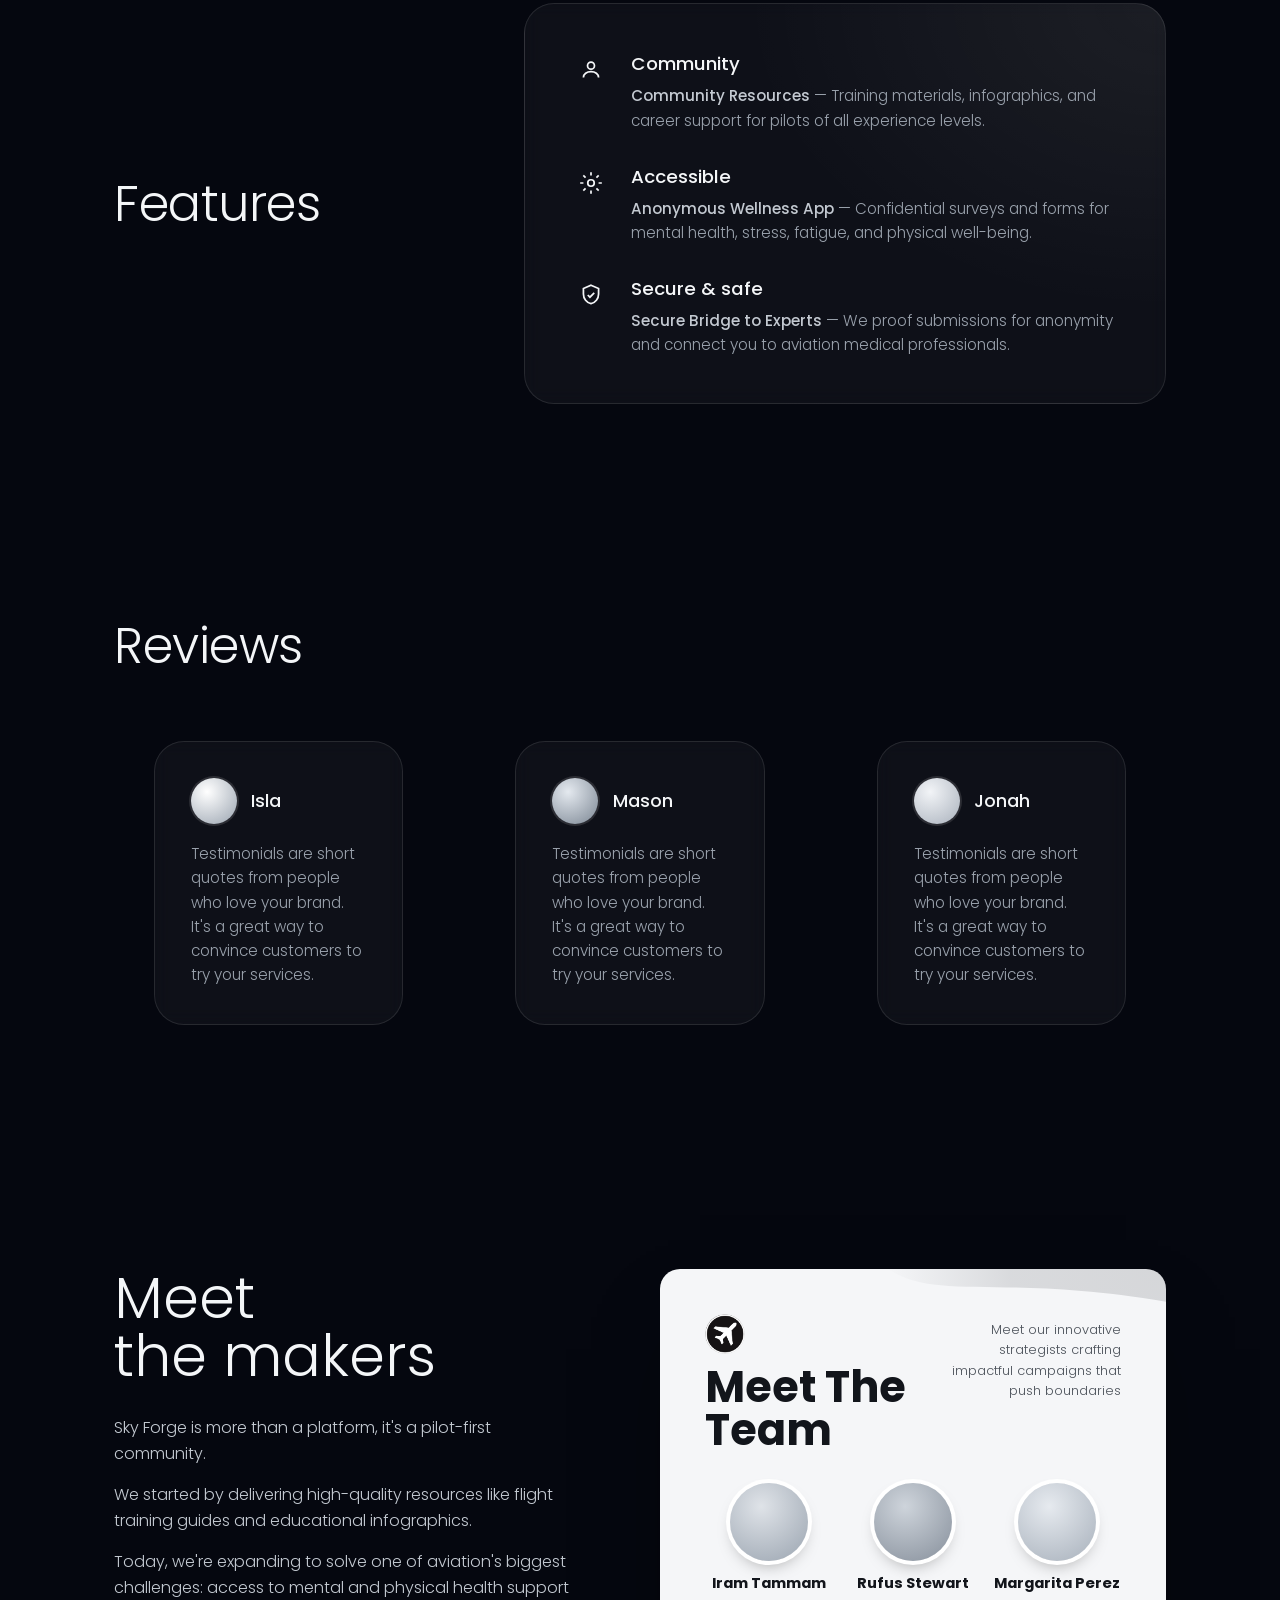
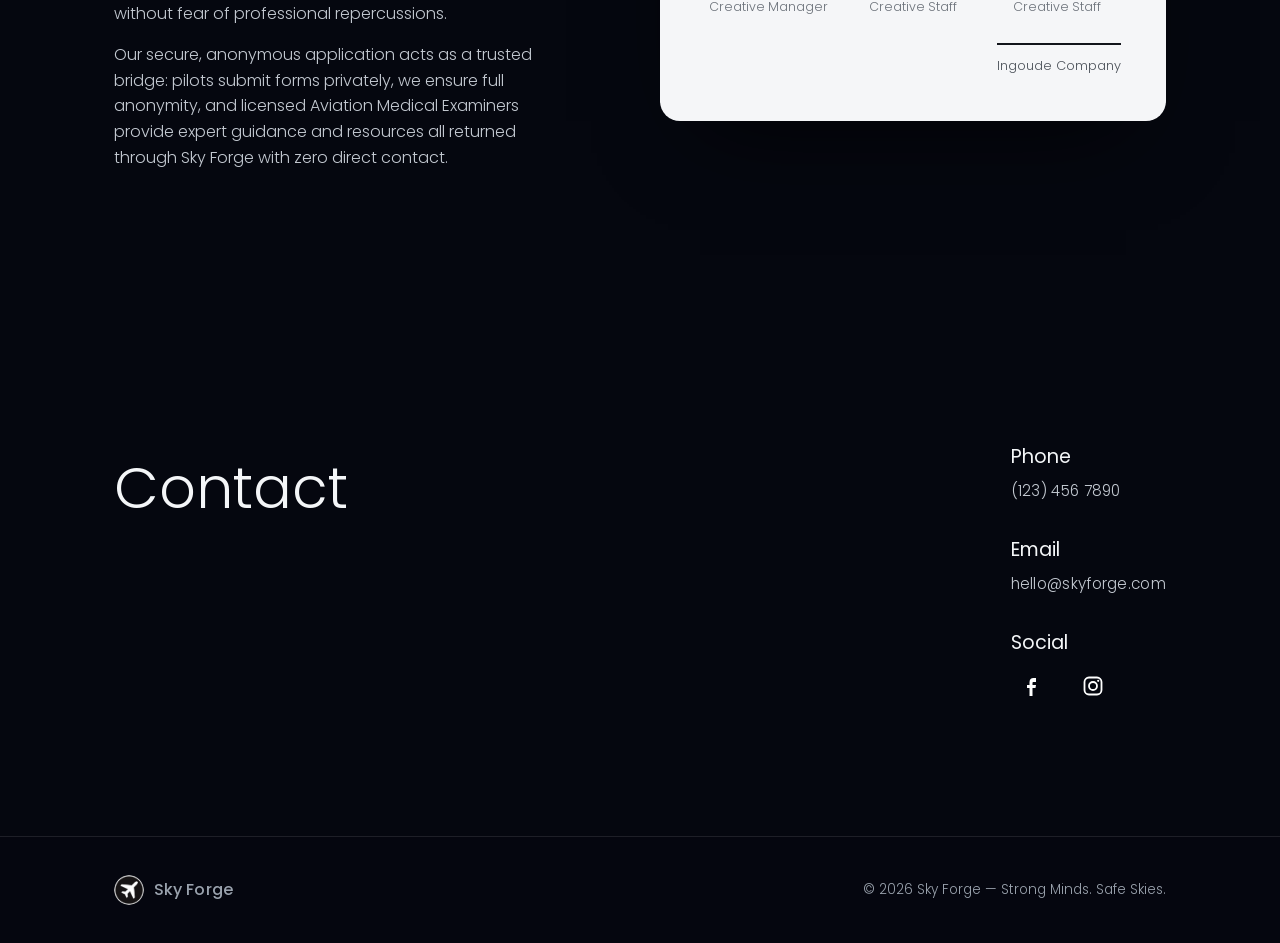
==== commit f2dcf48b: "Remove hero scroll indicator Drop the "Scroll" cue and its animated line; bump styles.css to ?v=3.  " ====
--- a/index.html
+++ b/index.html
@@ -9,7 +9,7 @@
   <link rel="preconnect" href="https://fonts.gstatic.com" crossorigin />
   <link href="https://fonts.googleapis.com/css2?family=Poppins:wght@300;400;500;600;700&display=swap" rel="stylesheet" />
   <link rel="icon" href="assets/logo-256.png" type="image/png" />
-  <link rel="stylesheet" href="styles.css?v=2" />
+  <link rel="stylesheet" href="styles.css?v=3" />
 </head>
 <body>
   <canvas id="bg" class="bg-canvas" aria-hidden="true"></canvas>
@@ -50,10 +50,6 @@
         <a class="btn btn--ghost" href="#about">Explore Sky Forge</a>
       </div>
     </div>
-    <a class="hero__scroll" href="#about" aria-label="Scroll to learn more">
-      <span>Scroll</span>
-      <span class="hero__scroll-line" aria-hidden="true"></span>
-    </a>
   </section>
 
   <!-- ===================== ABOUT ===================== -->
--- a/styles.css
+++ b/styles.css
@@ -228,44 +228,6 @@
 }
 .btn--ghost:hover { transform: translateY(-2px); background: rgba(255, 255, 255, 0.08); }
 
-.hero__scroll {
-  position: absolute;
-  bottom: clamp(20px, 4vh, 40px);
-  left: 50%;
-  transform: translateX(-50%);
-  z-index: 2;
-  display: flex;
-  flex-direction: column;
-  align-items: center;
-  gap: 0.7rem;
-  color: var(--muted);
-  text-transform: uppercase;
-  letter-spacing: 0.24em;
-  font-size: 0.66rem;
-}
-.hero__scroll-line {
-  position: relative;
-  width: 1px;
-  height: 46px;
-  background: rgba(255, 255, 255, 0.15);
-  overflow: hidden;
-}
-.hero__scroll-line::after {
-  content: "";
-  position: absolute;
-  top: -50%;
-  left: 0;
-  width: 100%;
-  height: 50%;
-  background: linear-gradient(180deg, transparent, #fff);
-  animation: scrollDot 1.9s var(--ease) infinite;
-}
-@keyframes scrollDot {
-  0% { transform: translateY(-100%); opacity: 0; }
-  40% { opacity: 1; }
-  100% { transform: translateY(300%); opacity: 0; }
-}
-
 /* Staggered hero entrance */
 @keyframes heroUp {
   from { opacity: 0; transform: translateY(24px); }
@@ -277,11 +239,9 @@
 .hero__tagline  { animation-delay: 0.32s; }
 .hero__lede     { animation-delay: 0.44s; }
 .hero__actions  { animation-delay: 0.58s; }
-.hero__scroll   { animation: heroUp 1s var(--ease) 0.9s both; }
 
 @media (prefers-reduced-motion: reduce) {
-  .hero__inner > *, .hero__scroll { opacity: 1; animation: none; }
-  .hero__scroll-line::after { animation: none; }
+  .hero__inner > * { opacity: 1; animation: none; }
 }
 
 /* ===================== SHARED CARD ===================== */
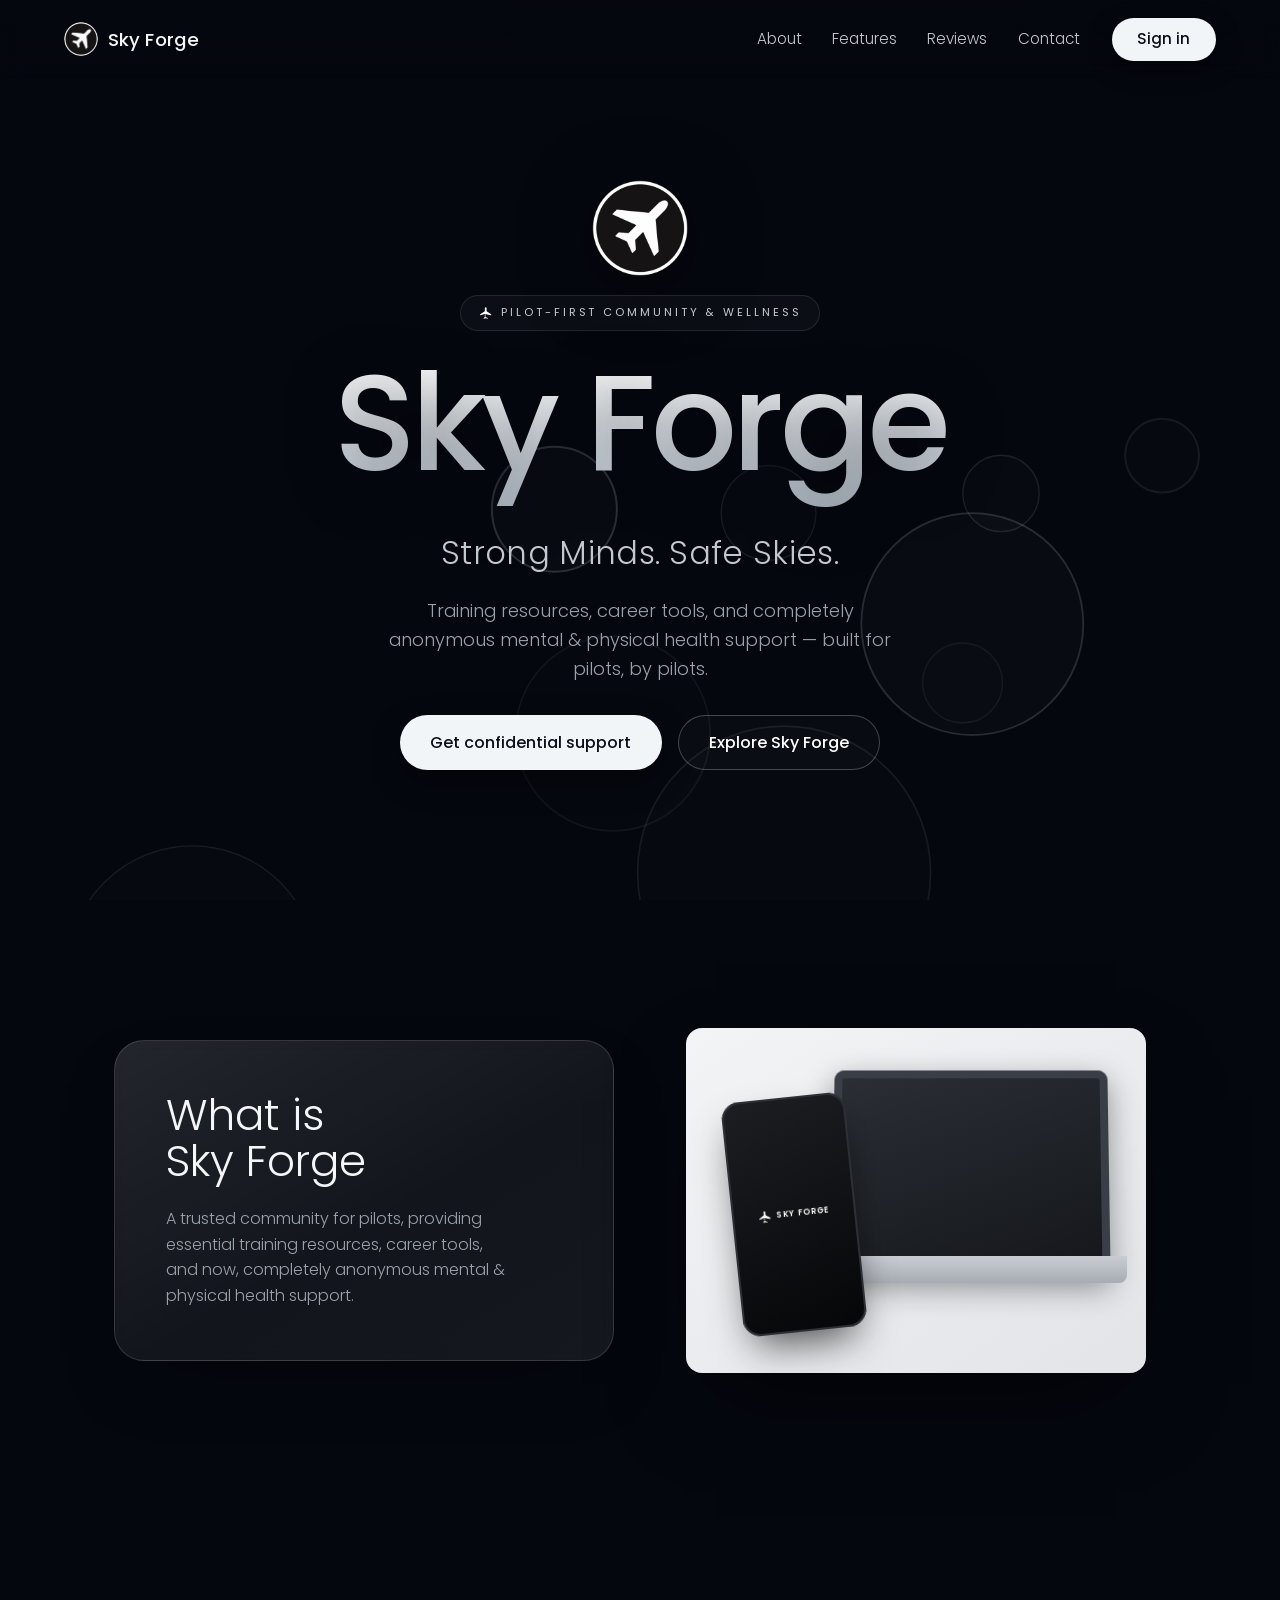
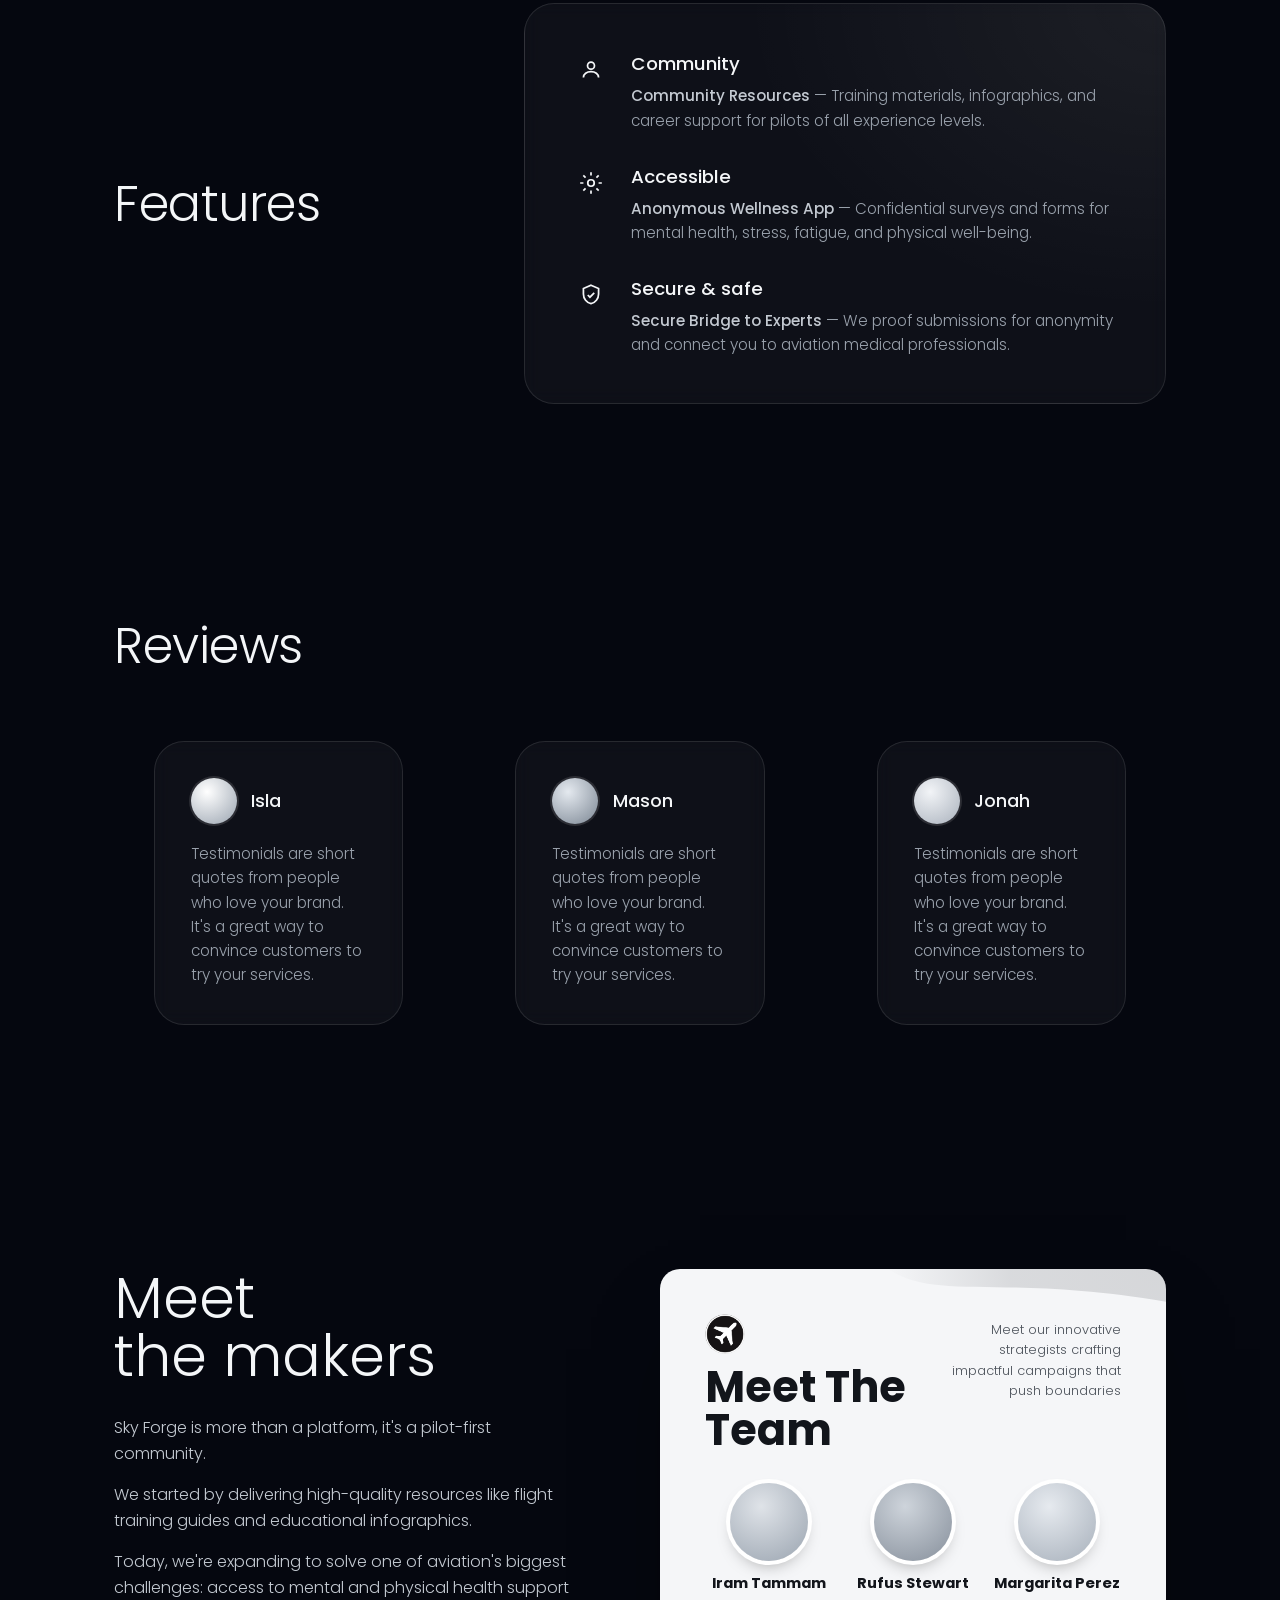
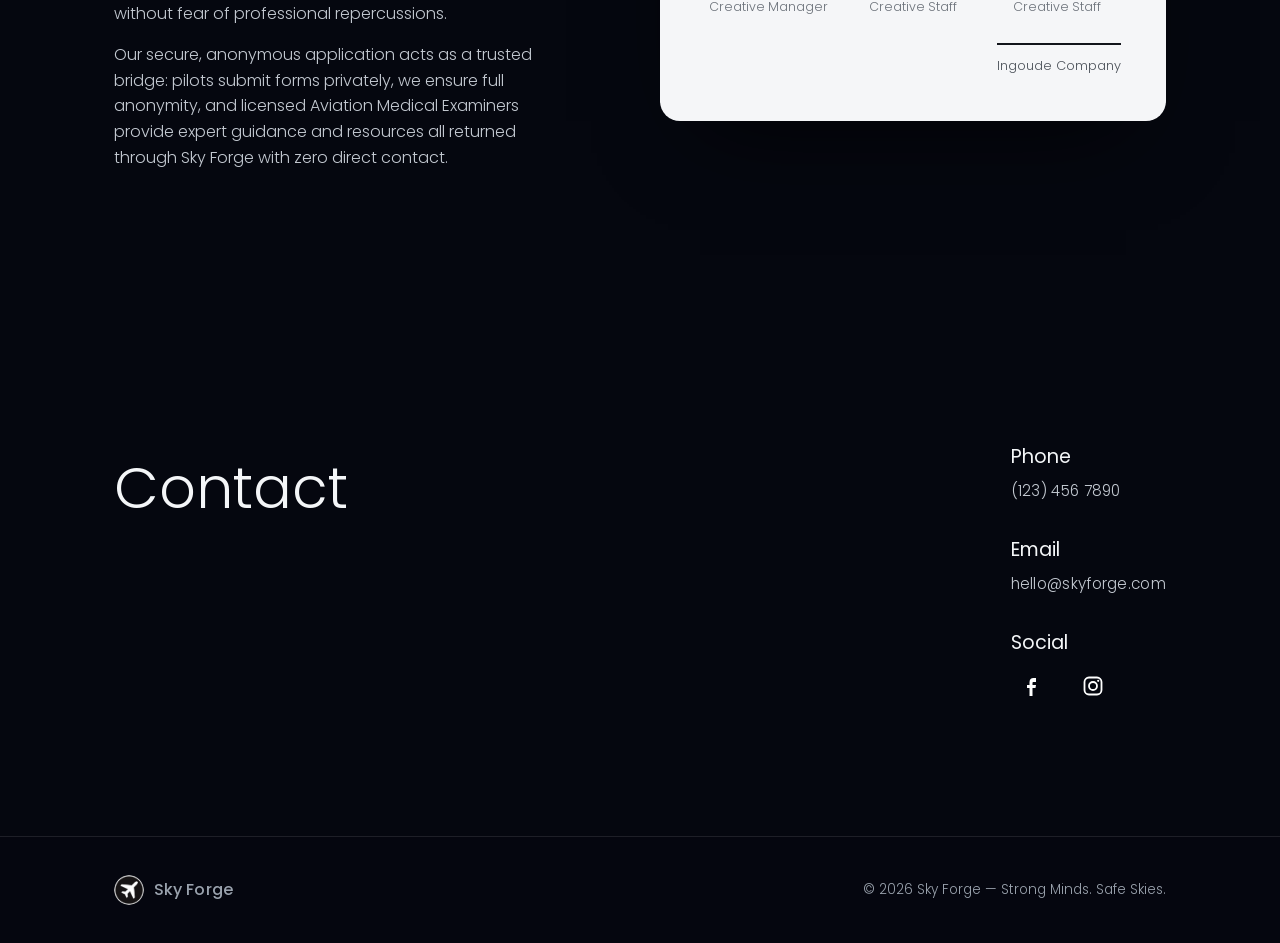
==== commit fc0639f9: "Add pilot-side demo app (access gate, intake, inbox) Static pilot-side MVP demo in app/, following t" ====
--- a/index.html
+++ b/index.html
@@ -26,7 +26,7 @@
       <a href="#reviews">Reviews</a>
       <a href="#contact">Contact</a>
     </nav>
-    <a class="btn btn--signin" href="#contact">Sign in</a>
+    <a class="btn btn--signin" href="app/">Sign in</a>
   </header>
 
   <!-- ===================== HERO ===================== -->
@@ -46,7 +46,7 @@
         &amp; physical health support — built for pilots, by pilots.
       </p>
       <div class="hero__actions">
-        <a class="btn btn--primary" href="#contact">Get anonymous support</a>
+        <a class="btn btn--primary" href="app/">Get confidential support</a>
         <a class="btn btn--ghost" href="#about">Explore Sky Forge</a>
       </div>
     </div>
